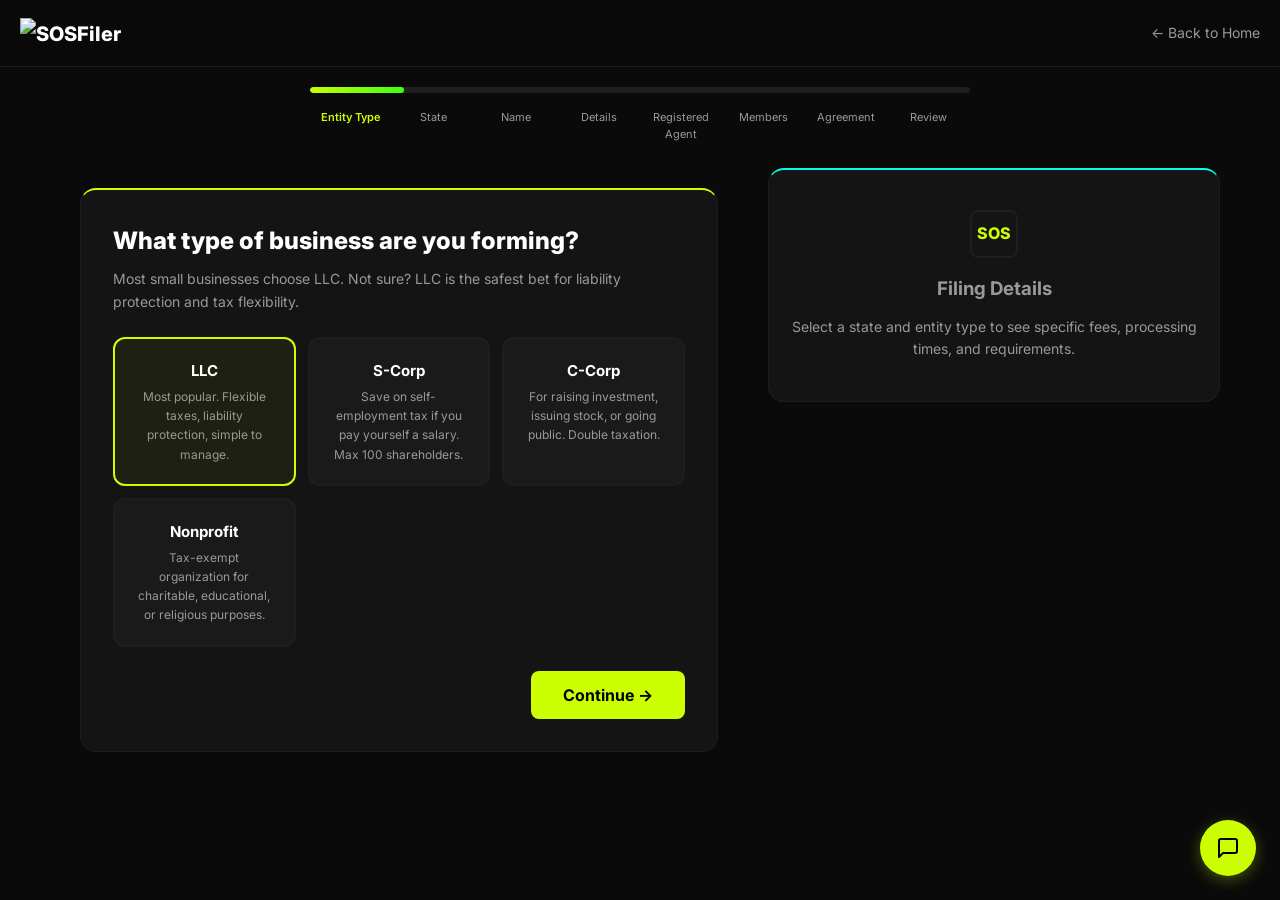
==== frontend/app.html @ fbcddc31 "Initial commit: SOSFiler platform - FastAPI backend (formation, DBA, EIN, compliance, licensing) - F" ====
<!DOCTYPE html>
<html lang="en">
<head>
<meta charset="UTF-8">
<link rel="icon" type="image/png" href="/favicon.png">
<meta name="viewport" content="width=device-width, initial-scale=1.0">
<title>Start Your Business — SOSFiler</title>
<meta name="description" content="Start your LLC in minutes. Complete the wizard and we handle the rest.">
<link rel="manifest" href="/manifest.json">
<meta name="theme-color" content="#0A0A0A">

<link rel="preconnect" href="https://fonts.googleapis.com">
<link rel="preconnect" href="https://fonts.gstatic.com" crossorigin>
<link href="https://fonts.googleapis.com/css2?family=Inter:wght@400;500;600;700;800;900&display=swap" rel="stylesheet">
<style>
:root {
  --bg: #0A0A0A;
  --surface: #141414;
  --card: #141414;
  --border: #1E1E1E;
  --text: #FFFFFF;
  --text-secondary: #999999;
  --muted: #999999;
  --accent: #CCFF00;
  --accent2: #39FF14;
  --cyan: #00FFE5;
  --green: #39FF14;
  --red: #FF3366;
  --yellow: #FF6B00;
  --glow: rgba(204,255,0,0.4);
  --glow-sm: rgba(204,255,0,0.15);
  --gradient: linear-gradient(135deg, #CCFF00, #39FF14);
}
*, *::before, *::after { box-sizing: border-box; margin: 0; padding: 0; }
body {
  font-family: 'Inter', -apple-system, BlinkMacSystemFont, 'Segoe UI', Roboto, sans-serif;
  background: var(--bg);
  color: var(--text);
  line-height: 1.6;
  -webkit-font-smoothing: antialiased;
}
a { color: var(--cyan); text-decoration: none; transition: color 0.2s ease; }
a:hover { color: var(--accent); text-decoration: none; }

/* Scrollbar */
::-webkit-scrollbar { width: 6px; }
::-webkit-scrollbar-track { background: var(--bg); }
::-webkit-scrollbar-thumb { background: #333; border-radius: 3px; }
::-webkit-scrollbar-thumb:hover { background: var(--accent); }

/* Nav */
.topbar {
  background: rgba(10,10,10,0.92);
  backdrop-filter: blur(24px);
  -webkit-backdrop-filter: blur(24px);
  border-bottom: 1px solid var(--border);
  padding: 16px 20px;
  display: flex;
  justify-content: space-between;
  align-items: center;
  position: sticky;
  top: 0;
  z-index: 100;
}
.topbar .logo { font-size: 20px; font-weight: 800; color: #fff; }
.topbar .logo span { color: var(--accent); }

/* Progress */
.progress-wrap { padding: 20px; max-width: 700px; margin: 0 auto; }
.progress-bar { height: 6px; background: var(--border); border-radius: 3px; overflow: hidden; }
.progress-fill { height: 100%; background: var(--gradient); border-radius: 3px; transition: width 0.4s ease; box-shadow: 0 0 10px var(--glow-sm); }
.progress-steps { display: flex; justify-content: space-between; margin-top: 12px; }
.progress-step { font-size: 11px; color: var(--muted); text-align: center; flex: 1; cursor: pointer; padding: 4px; transition: color 0.2s; }
.progress-step.active { color: var(--accent); font-weight: 600; }
.progress-step.done { color: var(--green); }

/* Container */
.wizard { max-width: 700px; margin: 0 auto; padding: 20px; }
.step-panel { display: none; animation: fadeIn 0.3s ease; }
.step-panel.active { display: block; }
@keyframes fadeIn { from { opacity: 0; transform: translateY(10px); } to { opacity: 1; transform: translateY(0); } }

/* Cards */
.card {
  background: var(--card);
  border: 1px solid var(--border);
  border-top: 2px solid var(--accent);
  border-radius: 16px;
  padding: 32px;
  margin-bottom: 20px;
  transition: box-shadow 0.2s ease;
}
.card:hover { box-shadow: 0 0 30px rgba(204,255,0,0.05); }
.card h2 { font-size: 24px; margin-bottom: 8px; font-weight: 800; }
.card .subtitle { color: var(--muted); font-size: 14px; margin-bottom: 24px; }

/* Forms */
label { display: block; font-size: 14px; font-weight: 600; margin-bottom: 6px; color: #ccc; }
input, select, textarea {
  width: 100%; padding: 14px 16px;
  background: #1A1A1A;
  color: var(--text);
  border: 1px solid var(--border);
  border-radius: 8px;
  font-size: 16px;
  font-family: 'Inter', sans-serif;
  margin-bottom: 16px;
  transition: border-color 0.2s ease, box-shadow 0.2s ease;
}
input:focus, select:focus, textarea:focus {
  outline: none;
  border-color: var(--accent);
  box-shadow: 0 0 0 2px rgba(204,255,0,0.15);
}
input[type="number"] { -moz-appearance: textfield; }
textarea { resize: vertical; min-height: 80px; }
.field-hint { font-size: 12px; color: var(--muted); margin-top: -12px; margin-bottom: 16px; }
.required::after { content: ' *'; color: var(--red); }
.error-msg { color: var(--red); font-size: 13px; margin-top: -12px; margin-bottom: 12px; display: none; }

/* Option cards (entity type, etc) */
.option-grid { display: grid; grid-template-columns: repeat(auto-fit, minmax(140px, 1fr)); gap: 12px; margin-bottom: 20px; }
.option-card {
  background: #1A1A1A;
  border: 2px solid var(--border);
  border-radius: 12px;
  padding: 20px;
  text-align: center;
  cursor: pointer;
  transition: all 0.2s;
}
.option-card:hover { border-color: var(--accent); box-shadow: 0 0 15px rgba(204,255,0,0.08); }
.option-card.selected { border-color: var(--accent); background: rgba(204,255,0,0.05); }
.option-card .icon { font-size: 28px; margin-bottom: 8px; }
.option-card .name { font-weight: 700; font-size: 15px; }
.option-card .desc { font-size: 12px; color: var(--muted); margin-top: 4px; }

/* State recommendation */
.recommendation { background: rgba(204,255,0,0.05); border: 1px solid rgba(204,255,0,0.2); border-radius: 8px; padding: 16px; margin: 16px 0; font-size: 14px; }
.recommendation .title { color: var(--accent); font-weight: 600; margin-bottom: 4px; }
.warning-box { background: rgba(255,107,0,0.08); border: 1px solid rgba(255,107,0,0.2); border-radius: 8px; padding: 16px; margin: 16px 0; font-size: 14px; }
.warning-box .title { color: var(--yellow); font-weight: 600; margin-bottom: 4px; }

/* Name check */
.name-check-result { padding: 12px 16px; border-radius: 8px; margin: 8px 0 16px; font-size: 14px; }
.name-check-result.pass { background: rgba(57,255,20,0.1); border: 1px solid rgba(57,255,20,0.3); color: var(--green); }
.name-check-result.warning { background: rgba(255,107,0,0.1); border: 1px solid rgba(255,107,0,0.3); color: var(--yellow); }

/* Members */
.member-block {
  background: #1A1A1A;
  border: 1px solid var(--border);
  border-radius: 12px;
  padding: 20px;
  margin-bottom: 16px;
  position: relative;
}
.member-block h4 { font-size: 16px; margin-bottom: 16px; }
.member-block .remove-btn { position: absolute; top: 12px; right: 12px; background: none; border: none; color: var(--red); cursor: pointer; font-size: 20px; }
.add-member-btn {
  background: none;
  border: 2px dashed var(--border);
  border-radius: 12px;
  padding: 16px;
  width: 100%;
  color: var(--muted);
  cursor: pointer;
  font-size: 14px;
  font-family: 'Inter', sans-serif;
  transition: border-color 0.2s, color 0.2s;
  margin-bottom: 16px;
}
.add-member-btn:hover { border-color: var(--accent); color: var(--accent); }

/* Review */
.review-section { margin-bottom: 24px; }
.review-section h3 { font-size: 16px; color: var(--accent); margin-bottom: 12px; border-bottom: 1px solid var(--border); padding-bottom: 8px; }
.review-row { display: flex; justify-content: space-between; padding: 8px 0; font-size: 14px; }
.review-row .label { color: var(--muted); }
.review-row .value { color: #fff; font-weight: 500; text-align: right; max-width: 60%; }

/* Buttons */
.btn-row { display: flex; gap: 12px; justify-content: space-between; margin-top: 24px; }
.btn {
  padding: 14px 32px;
  border-radius: 8px;
  font-size: 16px;
  font-weight: 700;
  cursor: pointer;
  border: none;
  transition: all 0.2s ease;
  font-family: 'Inter', sans-serif;
}
.btn-primary {
  background: var(--accent);
  color: #000;
}
.btn-primary:hover {
  box-shadow: 0 0 20px var(--glow), 0 8px 30px rgba(204,255,0,0.2);
  transform: translateY(-1px);
}
.btn-secondary {
  background: var(--card);
  border: 1px solid var(--border);
  color: var(--text);
}
.btn-secondary:hover { border-color: var(--accent); color: var(--accent); }
.btn:disabled { opacity: 0.5; cursor: not-allowed; }

/* Two col grid */
.two-col { display: grid; grid-template-columns: 1fr 1fr; gap: 12px; }
@media (max-width: 600px) { .two-col { grid-template-columns: 1fr; } }

/* Sidebar Layout */
.wizard-container {
  display: flex;
  max-width: 1200px;
  margin: 0 auto;
  gap: 30px;
  padding: 0 20px 40px;
  align-items: flex-start;
}
.wizard-main {
  flex: 3;
  min-width: 0;
}
.wizard-sidebar {
  flex: 2;
  position: sticky;
  top: 100px;
  display: block;
}

@media (max-width: 900px) {
  .wizard-container { flex-direction: column; }
  .wizard-main, .wizard-sidebar { flex: 1; width: 100%; }
  .wizard-sidebar { position: static; order: -1; margin-bottom: 16px; }
  .info-sidebar { border-top: 2px solid var(--accent); }
  .sidebar-toggle { display: flex; justify-content: space-between; align-items: center; cursor: pointer; padding: 12px 0; }
  .sidebar-toggle::after { content: ''; border: solid var(--muted); border-width: 0 2px 2px 0; display: inline-block; padding: 4px; transform: rotate(45deg); transition: transform 0.2s; }
  .sidebar-toggle.collapsed::after { transform: rotate(-135deg); }
  .sidebar-body.collapsed { display: none; }
}

/* Sidebar Styling */
.info-sidebar {
  background: var(--card);
  border: 1px solid var(--border);
  border-top: 2px solid var(--cyan);
  border-radius: 16px;
  padding: 24px;
}
.sidebar-placeholder {
  text-align: center;
  color: var(--muted);
  padding: 40px 20px;
}
.sidebar-header { margin-bottom: 20px; border-bottom: 1px solid var(--border); padding-bottom: 12px; }
.sidebar-header h3 { font-size: 18px; color: #fff; }
.sidebar-section { margin-bottom: 20px; }
.sidebar-section h4 { font-size: 13px; text-transform: uppercase; letter-spacing: 0.05em; color: var(--muted); margin-bottom: 10px; }
.fee-row { display: flex; justify-content: space-between; font-size: 14px; margin-bottom: 4px; }
.fee-total { border-top: 1px solid var(--border); margin-top: 8px; padding-top: 8px; font-weight: 700; color: var(--accent); }
.checklist-item { display: flex; align-items: center; gap: 10px; font-size: 14px; margin-bottom: 8px; color: var(--text-secondary); }
.checklist-item.done { color: var(--text); }
.chk-box { width: 16px; height: 16px; border: 2px solid var(--border); border-radius: 3px; flex-shrink: 0; display: inline-block; }
.chk-done { width: 16px; height: 16px; background: var(--accent); border: 2px solid var(--accent); border-radius: 3px; flex-shrink: 0; display: inline-block; position: relative; }
.chk-done::after { content: ''; position: absolute; left: 4px; top: 1px; width: 5px; height: 9px; border: solid #000; border-width: 0 2px 2px 0; transform: rotate(45deg); }
.list-check { display: inline-block; width: 6px; height: 6px; background: var(--accent); border-radius: 50%; margin-right: 4px; vertical-align: middle; }
.sidebar-warning { background: var(--surface); border: 1px solid var(--border); border-left: 3px solid var(--accent); border-radius: 8px; padding: 12px; color: var(--text-secondary); font-size: 13px; margin-top: 10px; line-height: 1.5; }
.skeleton { background: #1A1A1A; height: 16px; margin-bottom: 8px; border-radius: 4px; animation: pulse 1.5s infinite; }
@keyframes pulse { 0% { opacity: 0.5; } 50% { opacity: 0.8; } 100% { opacity: 0.5; } }

/* Chat Widget */
.chat-widget {
  position: fixed;
  bottom: 24px;
  right: 24px;
  z-index: 1000;
  font-family: 'Inter', sans-serif;
}
.chat-btn {
  width: 56px;
  height: 56px;
  border-radius: 28px;
  background: var(--accent);
  color: #000;
  display: flex;
  align-items: center;
  justify-content: center;
  cursor: pointer;
  box-shadow: 0 4px 15px rgba(204,255,0,0.3);
  transition: transform 0.2s;
  border: none;
  position: relative;
}
.chat-btn:hover { transform: scale(1.05); }
.chat-notification {
  position: absolute;
  top: 0;
  right: 0;
  width: 12px;
  height: 12px;
  background: var(--red);
  border-radius: 50%;
  border: 2px solid var(--bg);
  display: none;
}
.chat-panel {
  position: fixed;
  bottom: 90px;
  right: 24px;
  width: 380px;
  height: 500px;
  background: var(--surface);
  border: 1px solid var(--border);
  border-radius: 16px;
  display: none;
  flex-direction: column;
  box-shadow: 0 10px 40px rgba(0,0,0,0.5);
  overflow: hidden;
  animation: slideUp 0.3s ease-out;
}
@keyframes slideUp { from { transform: translateY(20px); opacity: 0; } to { transform: translateY(0); opacity: 1; } }
.chat-header {
  padding: 16px;
  background: var(--card);
  border-bottom: 1px solid var(--border);
  display: flex;
  justify-content: space-between;
  align-items: center;
}
.chat-header-info { display: flex; align-items: center; gap: 10px; }
.chat-header-info img { width: 24px; height: 24px; }
.chat-messages {
  flex: 1;
  padding: 16px;
  overflow-y: auto;
  display: flex;
  flex-direction: column;
  gap: 12px;
}
.msg { max-width: 80%; padding: 10px 14px; border-radius: 12px; font-size: 14px; line-height: 1.4; }
.msg-bot { background: var(--card); align-self: flex-start; border-bottom-left-radius: 2px; }
.msg-user { background: var(--accent); color: #000; align-self: flex-end; border-bottom-right-radius: 2px; }
.typing { color: var(--muted); font-size: 12px; margin-left: 4px; display: none; }
.chat-input-area {
  padding: 16px;
  border-top: 1px solid var(--border);
  display: flex;
  gap: 8px;
}
.chat-input-area input { margin-bottom: 0; }
.chat-footer { padding: 8px; text-align: center; font-size: 10px; color: var(--muted); border-top: 1px solid var(--border); }

@media (max-width: 450px) {
  .chat-panel { width: 100%; height: 100%; bottom: 0; right: 0; border-radius: 0; }
}

/* Loading */
.loading { text-align: center; padding: 40px; }
.spinner { width: 40px; height: 40px; border: 3px solid var(--border); border-top-color: var(--accent); border-radius: 50%; animation: spin 0.8s linear infinite; margin: 0 auto 16px; }
@keyframes spin { to { transform: rotate(360deg); } }
</style>
</head>
<body>

<div class="topbar">
  <a href="/" class="logo"><img src="/logo.png" alt="SOSFiler" style="height:36px;vertical-align:middle;"></a>
  <a href="/" style="color: var(--muted); font-size: 14px;">← Back to Home</a>
</div>

<!-- Progress Bar -->
<div class="progress-wrap">
  <div class="progress-bar"><div class="progress-fill" id="progressFill" style="width: 14.28%"></div></div>
  <div class="progress-steps">
    <div class="progress-step active" data-step="1">Entity Type</div>
    <div class="progress-step" data-step="2">State</div>
    <div class="progress-step" data-step="3">Name</div>
    <div class="progress-step" data-step="4">Details</div>
    <div class="progress-step" data-step="5">Registered Agent</div>
    <div class="progress-step" data-step="6">Members</div>
    <div class="progress-step" data-step="7">Agreement</div>
    <div class="progress-step" data-step="8">Review</div>
  </div>
</div>

<div class="wizard-container">
  <div class="wizard-main">
    <div class="wizard">

  <!-- Step 1: Entity Type -->
  <div class="step-panel active" id="step1">
    <div class="card">
      <h2>What type of business are you forming?</h2>
      <p class="subtitle">Most small businesses choose LLC. Not sure? LLC is the safest bet for liability protection and tax flexibility.</p>
      <div class="option-grid">
        <div class="option-card selected" data-type="LLC" onclick="selectEntityType(this)">
          
          <div class="name">LLC</div>
          <div class="desc">Most popular. Flexible taxes, liability protection, simple to manage.</div>
        </div>
        <div class="option-card" data-type="S-Corp" onclick="selectEntityType(this)">
          
          <div class="name">S-Corp</div>
          <div class="desc">Save on self-employment tax if you pay yourself a salary. Max 100 shareholders.</div>
        </div>
        <div class="option-card" data-type="C-Corp" onclick="selectEntityType(this)">
          
          <div class="name">C-Corp</div>
          <div class="desc">For raising investment, issuing stock, or going public. Double taxation.</div>
        </div>
        <div class="option-card" data-type="Nonprofit" onclick="selectEntityType(this)">
          
          <div class="name">Nonprofit</div>
          <div class="desc">Tax-exempt organization for charitable, educational, or religious purposes.</div>
        </div>
      </div>
      <div class="btn-row">
        <div></div>
        <button class="btn btn-primary" onclick="nextStep()">Continue →</button>
      </div>
    </div>
  </div>

  <!-- Step 2: State Selection -->
  <div class="step-panel" id="step2">
    <div class="card">
      <h2>Where will you form your business?</h2>
      <p class="subtitle">We recommend forming in the state where you live and do business.</p>
      
      <label class="required">Your home state (where you live)</label>
      <select id="homeState" onchange="updateStateRecommendation()">
        <option value="">Select your state...</option>
      </select>
      
      <label class="required">State of formation</label>
      <select id="formationState" onchange="updateStateRecommendation()">
        <option value="">Select state...</option>
      </select>
      
      <div id="stateRecommendation"></div>
      
      <div id="stateFeeInfo" style="margin-top: 16px;"></div>
      
      <div class="btn-row">
        <button class="btn btn-secondary" onclick="prevStep()">← Back</button>
        <button class="btn btn-primary" onclick="nextStep()">Continue →</button>
      </div>
    </div>
  </div>

  <!-- Step 3: Business Name -->
  <div class="step-panel" id="step3">
    <div class="card">
      <h2>What's your business name?</h2>
      <p class="subtitle">Choose a unique name for your business. We'll check availability with the Secretary of State.</p>
      
      <label class="required">Business Name</label>
      <input type="text" id="businessName" placeholder='e.g., Acme Solutions LLC' oninput="clearNameCheck()">
      <p class="field-hint">Must include "LLC", "L.L.C.", or "Limited Liability Company" for LLCs.</p>
      
      <button class="btn btn-secondary" onclick="checkName()" style="margin-bottom: 16px;">Check Name Availability →</button>
      <div id="nameCheckResult"></div>
      
      <div class="btn-row">
        <button class="btn btn-secondary" onclick="prevStep()">← Back</button>
        <button class="btn btn-primary" onclick="nextStep()">Continue →</button>
      </div>
    </div>
  </div>

  <!-- Step 4: Business Details -->
  <div class="step-panel" id="step4">
    <div class="card">
      <h2>Business Details</h2>
      <p class="subtitle">Tell us about your business. This information is used in your formation documents.</p>
      
      <label>Business Purpose</label>
      <textarea id="purpose" placeholder="Describe what your business does (or leave default)">Any lawful purpose</textarea>
      <p class="field-hint">Most LLCs use "any lawful purpose" — it's broadest and doesn't limit you.</p>
      
      <label class="required">Principal Business Address</label>
      <input type="text" id="principalAddress" placeholder="Street address">
      <div class="two-col">
        <div><input type="text" id="principalCity" placeholder="City"></div>
        <div>
          <div class="two-col">
            <select id="principalState"></select>
            <input type="text" id="principalZip" placeholder="ZIP" maxlength="10">
          </div>
        </div>
      </div>
      
      <label>Management Structure</label>
      <div class="option-grid" style="grid-template-columns: 1fr 1fr;">
        <div class="option-card selected" data-mgmt="member-managed" onclick="selectMgmt(this)">
          <div class="name">Member-Managed</div>
          <div class="desc">All owners run the business. Best for small LLCs.</div>
        </div>
        <div class="option-card" data-mgmt="manager-managed" onclick="selectMgmt(this)">
          <div class="name">Manager-Managed</div>
          <div class="desc">One or more designated managers run operations. Good for investor LLCs.</div>
        </div>
      </div>
      
      <div class="btn-row">
        <button class="btn btn-secondary" onclick="prevStep()">← Back</button>
        <button class="btn btn-primary" onclick="nextStep()">Continue →</button>
      </div>
    </div>
  </div>

  <!-- Step 5: Registered Agent -->
  <div class="step-panel" id="step5">
    <div class="card">
      <h2>Registered Agent</h2>
      <p class="subtitle">Every LLC needs a registered agent — a person or company with a physical address in the formation state who can receive legal documents on behalf of your business.</p>
      
      <div class="option-grid" style="grid-template-columns: 1fr 1fr;">
        <div class="option-card selected" data-ra="self" onclick="selectRA(this)">
          <div class="name">I'll Be My Own Agent</div>
          <div class="desc">Use your own name and address. Must be a physical street address in <strong id="raStateName">the formation state</strong> (no PO boxes). You must be available during business hours.</div>
          <div style="margin-top: 12px; font-size: 20px; font-weight: 700; color: var(--green);">$0</div>
        </div>
        <div class="option-card" data-ra="sosfiler" onclick="selectRA(this)">
          <div class="name">SOSFiler Registered Agent</div>
          <div class="desc">We provide a professional registered agent in your state. Your home address stays off public records. Instant document forwarding.</div>
          <div style="margin-top: 12px; font-size: 20px; font-weight: 700; color: var(--accent);">$49<span style="font-size: 13px; font-weight: 400; color: var(--muted);">/year</span></div>
        </div>
      </div>
      
      <div id="raSelfFields" style="margin-top: 20px;">
        <p class="field-hint" style="margin-bottom: 12px;">Enter the registered agent's information. This will be on the public record.</p>
        <label class="required">Registered Agent Name</label>
        <input type="text" id="raName" placeholder="Full legal name of registered agent">
        <label class="required">Registered Agent Address</label>
        <input type="text" id="raAddress" placeholder="Street address (no PO boxes)">
        <div class="two-col">
          <div><input type="text" id="raCity" placeholder="City"></div>
          <div>
            <div class="two-col">
              <input type="text" id="raState" placeholder="State" maxlength="2">
              <input type="text" id="raZip" placeholder="ZIP" maxlength="10">
            </div>
          </div>
        </div>
      </div>
      
      <div id="raSosFields" style="display: none; margin-top: 20px;">
        <div class="recommendation">
          <strong>SOSFiler Registered Agent Service</strong><br>
          We'll provide a professional registered agent at a commercial address in your formation state. All legal documents are scanned and forwarded to you instantly. Your personal address stays private.<br><br>
          <span style="font-size: 13px; color: var(--muted);">Billed annually. First year included with your formation order. Cancel anytime.</span>
        </div>
      </div>
      
      <div class="btn-row">
        <button class="btn btn-secondary" onclick="prevStep()">← Back</button>
        <button class="btn btn-primary" onclick="nextStep()">Continue →</button>
      </div>
    </div>
  </div>

  <!-- Step 6: Members -->
  <div class="step-panel" id="step6">
    <div class="card">
      <h2>Members / Owners</h2>
      <p class="subtitle">Enter information for each member (owner) of the LLC. The responsible party's SSN is needed for the EIN application.</p>
      
      <div id="membersContainer">
        <div class="member-block" data-index="0">
          <h4>Member 1 (You)</h4>
          <div class="two-col">
            <div><label class="required">Full Legal Name</label><input type="text" class="m-name" placeholder="First and Last Name"></div>
            <div><label class="required">Ownership %</label><input type="number" class="m-pct" value="100" min="0" max="100"></div>
          </div>
          <label class="required">Address</label>
          <input type="text" class="m-address" placeholder="Street address">
          <div class="two-col">
            <div><input type="text" class="m-city" placeholder="City"></div>
            <div>
              <div class="two-col">
                <input type="text" class="m-state" placeholder="State" maxlength="2">
                <input type="text" class="m-zip" placeholder="ZIP" maxlength="10">
              </div>
            </div>
          </div>
          <div class="two-col">
            <div>
              <label>SSN (for EIN — Responsible Party)</label>
              <input type="password" class="m-ssn" placeholder="XXX-XX-XXXX" maxlength="11">
              <p class="field-hint">Required for EIN application. Encrypted & never stored in plain text.</p>
            </div>
            <div>
              <label style="margin-top:26px;">&nbsp;</label>
              <label style="font-weight:400;"><input type="checkbox" class="m-responsible" checked> Responsible Party for EIN</label>
            </div>
          </div>
        </div>
      </div>
      
      <button class="add-member-btn" onclick="addMember()">+ Add Another Member</button>
      
      <div id="pctWarning" class="warning-box" style="display:none;">
        <div class="title">Ownership percentages must total 100%</div>
        <div>Current total: <span id="pctTotal">0</span>%</div>
      </div>
      
      <div class="btn-row">
        <button class="btn btn-secondary" onclick="prevStep()">← Back</button>
        <button class="btn btn-primary" onclick="nextStep()">Continue →</button>
      </div>
    </div>
  </div>

  <!-- Step 7: Operating Agreement -->
  <div class="step-panel" id="step7">
    <div class="card">
      <h2>Operating Agreement Preferences</h2>
      <p class="subtitle">We'll generate a custom operating agreement based on your preferences. These are common defaults — adjust if needed.</p>
      
      <label>Profit Distribution</label>
      <select id="profitDist">
        <option value="pro-rata">Pro-rata (based on ownership %)</option>
        <option value="equal">Equal distribution regardless of ownership</option>
        <option value="custom">Custom (specify in additional notes)</option>
      </select>
      
      <label>Voting Rights</label>
      <select id="votingRights">
        <option value="pro-rata">Pro-rata (based on ownership %)</option>
        <option value="equal">Equal vote per member</option>
        <option value="custom">Custom</option>
      </select>
      
      <label>Dissolution Terms</label>
      <select id="dissolutionTerms">
        <option value="unanimous">Unanimous consent required</option>
        <option value="majority">Majority vote (>50%)</option>
        <option value="supermajority">Supermajority (2/3 or 66.7%)</option>
      </select>
      
      <label>Major Decision Threshold ($)</label>
      <input type="number" id="majorThreshold" value="10000" min="0">
      <p class="field-hint">Contracts or debts above this amount require member approval.</p>
      
      <div style="margin: 16px 0;">
        <label style="font-weight:400; cursor: pointer;"><input type="checkbox" id="transferRestrictions" style="min-width:20px;min-height:20px;width:20px;height:20px;accent-color:var(--accent);cursor:pointer;vertical-align:middle;margin-right:8px;" checked> Require member approval for ownership transfers</label>
      </div>
      <div style="margin: 16px 0;">
        <label style="font-weight:400; cursor: pointer;"><input type="checkbox" id="taxDistributions" style="min-width:20px;min-height:20px;width:20px;height:20px;accent-color:var(--accent);cursor:pointer;vertical-align:middle;margin-right:8px;" checked> Require quarterly tax distributions to members</label>
      </div>
      <div style="margin: 16px 0;">
        <label style="font-weight:400; cursor: pointer;"><input type="checkbox" id="nonCompete" style="min-width:20px;min-height:20px;width:20px;height:20px;accent-color:var(--accent);cursor:pointer;vertical-align:middle;margin-right:8px;"> Include non-compete clause for members</label>
      </div>
      
      <div class="btn-row">
        <button class="btn btn-secondary" onclick="prevStep()">← Back</button>
        <button class="btn btn-primary" onclick="buildReview(); nextStep();">Review & Pay →</button>
      </div>
    </div>
  </div>

  <!-- Step 8: Review & Pay -->
  <div class="step-panel" id="step8">
    <div class="card">
      <h2>Review Your Information</h2>
      <p class="subtitle">Please review everything carefully. This information will be used in all your formation documents.</p>
      
      <div id="reviewContent"></div>
      
      <div style="background: rgba(204,255,0,0.05); border: 1px solid rgba(204,255,0,0.2); border-radius: 12px; padding: 24px; margin: 24px 0;">
        <h3 style="font-size: 18px; margin-bottom: 16px;">Payment Summary</h3>
        <div class="review-row"><span class="label">SOSFiler service fee</span><span class="value">$49.00</span></div>
        <div class="review-row"><span class="label">State of <span id="reviewState"></span> filing fee <span style="font-size:12px;color:var(--muted);">(government charge)</span></span><span class="value" id="reviewStateFee">$0</span></div>
        <div style="font-size: 12px; color: var(--muted); padding: 4px 0 8px;">State filing fee is a government charge passed through at cost.</div>
        <div class="review-row" id="raFeeRow" style="display:none;"><span class="label">Registered Agent service <span style="font-size:12px;color:var(--muted);">(1st year)</span></span><span class="value" id="reviewRAFee">$49.00</span></div>
        <div class="review-row" style="border-top: 1px solid var(--border); padding-top: 12px; margin-top: 8px; font-size: 18px; font-weight: 700;">
          <span class="label" style="color: #fff;">Total</span><span class="value" style="color: var(--accent);" id="reviewTotal">$49</span>
        </div>
      </div>
      
      <div style="margin: 20px 0; background: #1A1A1A; border: 1px solid var(--border); border-radius: 8px; padding: 16px;">
        <div style="margin-bottom: 12px;">
          <label style="font-weight:400; cursor: pointer; display: flex; align-items: flex-start; gap: 12px; line-height: 1.5;">
            <input type="checkbox" id="authorizeOrganizer" style="margin-top: 2px; min-width: 20px; min-height: 20px; width: 20px; height: 20px; flex-shrink: 0; accent-color: var(--accent); cursor: pointer;">
            <span style="font-size: 14px;">I authorize SOSFiler to act as Organizer and file formation documents on my behalf with the <strong id="authStateName">State</strong> Secretary of State. I understand this is a document preparation service and not legal advice. I have read and agree to the <a href="/terms.html" target="_blank">Terms of Service</a> and <a href="/privacy.html" target="_blank">Privacy Policy</a>.</span>
          </label>
        </div>
        <div>
          <label style="font-weight:400; cursor: pointer; display: flex; align-items: flex-start; gap: 12px; line-height: 1.5;">
            <input type="checkbox" id="agreeTerms" style="margin-top: 2px; min-width: 20px; min-height: 20px; width: 20px; height: 20px; flex-shrink: 0; accent-color: var(--accent); cursor: pointer;">
            <span style="font-size: 14px;">I confirm all information above is accurate and complete. I understand that SOSFiler is not a law firm and is not providing legal advice.</span>
          </label>
        </div>
      </div>
      
      <div class="btn-row">
        <button class="btn btn-secondary" onclick="prevStep()">← Back</button>
        <button class="btn btn-primary" id="payBtn" onclick="submitAndPay()" disabled>Start My Business →</button>
      </div>
    </div>
  </div>

  <!-- Loading / Redirect -->
  <div class="step-panel" id="stepLoading">
    <div class="card">
      <div class="loading">
        <div class="spinner"></div>
        <h2>Processing...</h2>
        <p style="color: var(--muted);">Creating your order and redirecting to secure payment...</p>
      </div>
    </div>
  </div>

  </div> <!-- end wizard -->
  </div> <!-- end wizard-main -->

  <div class="wizard-sidebar">
    <div id="stateInfoSidebar" class="info-sidebar" style="display: none;">
      <div class="sidebar-header">
        <h3 id="sidebarTitle">Select a state</h3>
      </div>
      
      <div class="sidebar-section">
        <h4>Fee Breakdown</h4>
        <div id="sidebarFees">
          <div class="fee-row"><span>SOSFiler Fee</span><span>$49</span></div>
          <div class="fee-row"><span>State Filing Fee</span><span id="sidebarStateFee">--</span></div>
          <div class="fee-row" id="sidebarLicenseRow" style="display:none;"><span>State Business License</span><span id="sidebarLicenseFee">--</span></div>
          <div class="fee-row fee-total"><span>Total</span><span id="sidebarTotal">--</span></div>
        </div>
      </div>

      <div class="sidebar-section">
        <h4>Processing Time</h4>
        <div id="sidebarTime" class="text-sm" style="font-size: 14px; color: var(--text-secondary);">--</div>
      </div>

      <div class="sidebar-section">
        <h4>Requirements</h4>
        <div id="sidebarChecklist">
          <div class="checklist-item" id="chk-state"><span class="status chk-box"></span> State selected</div>
          <div class="checklist-item" id="chk-name"><span class="status chk-box"></span> Business name</div>
          <div class="checklist-item" id="chk-address"><span class="status chk-box"></span> Business address</div>
          <div class="checklist-item" id="chk-ra"><span class="status chk-box"></span> Registered agent</div>
          <div class="checklist-item" id="chk-members"><span class="status chk-box"></span> Member details</div>
        </div>
      </div>

      <div id="sidebarWarning" class="sidebar-warning" style="display: none;"></div>

      <div class="sidebar-section">
        <h4>Compliance</h4>
        <div id="sidebarCompliance" style="font-size: 14px; color: var(--text-secondary);">--</div>
      </div>

      <div class="sidebar-section">
        <h4>What's Included</h4>
        <ul id="sidebarIncludes" style="font-size: 14px; color: var(--text-secondary); list-style: none;">
          <li><span class="list-check"></span> Articles of Organization</li>
          <li><span class="list-check"></span> Operating Agreement</li>
          <li><span class="list-check"></span> EIN Confirmation (CP575)</li>
          <li><span class="list-check"></span> Initial Resolutions</li>
        </ul>
      </div>
    </div>
    
    <div id="sidebarPlaceholder" class="info-sidebar sidebar-placeholder">
      <div style="font-size: 16px; font-weight: 800; color: var(--accent); margin-bottom: 16px; border: 2px solid var(--border); border-radius: 8px; width: 48px; height: 48px; display: flex; align-items: center; justify-content: center; margin: 0 auto 16px;">SOS</div>
      <h3>Filing Details</h3>
      <p style="margin-top: 12px; font-size: 14px;">Select a state and entity type to see specific fees, processing times, and requirements.</p>
    </div>
  </div>
</div>

<!-- Chat Widget -->
<div class="chat-widget">
  <button class="chat-btn" id="chatToggle" onclick="toggleChat()">
    <svg width="24" height="24" viewBox="0 0 24 24" fill="none" stroke="currentColor" stroke-width="2" stroke-linecap="round" stroke-linejoin="round"><path d="M21 15a2 2 0 0 1-2 2H7l-4 4V5a2 2 0 0 1 2-2h14a2 2 0 0 1 2 2z"></path></svg>
    <div class="chat-notification" id="chatNotify"></div>
  </button>
  
  <div class="chat-panel" id="chatPanel">
    <div class="chat-header">
      <div class="chat-header-info">
        <img src="/logo.png" alt="SOSFiler">
        <div style="font-weight: 700; font-size: 15px;">Filing Expert</div>
      </div>
      <button onclick="toggleChat()" style="background:none; border:none; color:var(--muted); cursor:pointer; font-size:20px;">✕</button>
    </div>
    <div class="chat-messages" id="chatMessages">
      <!-- Welcome Message -->
      <div class="msg msg-bot">Hi! I'm SOSFiler's Filing Expert. Ask me anything about forming your business — entity types, state comparisons, filing requirements, or compliance. How can I help?</div>
    </div>
    <div class="typing" id="chatTyping">SOSFiler is typing...</div>
    <form class="chat-input-area" onsubmit="sendChatMessage(event)">
      <input type="text" id="chatInput" placeholder="Ask a question..." autocomplete="off">
      <button type="submit" class="btn btn-primary" style="padding: 10px 16px;">
        <svg width="18" height="18" viewBox="0 0 24 24" fill="none" stroke="currentColor" stroke-width="2" stroke-linecap="round" stroke-linejoin="round"><line x1="22" y1="2" x2="11" y2="13"></line><polygon points="22 2 15 22 11 13 2 9 22 2"></polygon></svg>
      </button>
    </form>
    <div class="chat-footer">Powered by SOSFiler AI</div>
  </div>
</div>

<script>
// State
let currentStep = 1;
const totalSteps = 8;
let formData = {
  entity_type: 'LLC',
  state: '',
  business_name: '',
  management_type: 'member-managed'
};

// State names
const stateNames = {"AL":"Alabama","AK":"Alaska","AZ":"Arizona","AR":"Arkansas","CA":"California","CO":"Colorado","CT":"Connecticut","DE":"Delaware","DC":"District of Columbia","FL":"Florida","GA":"Georgia","HI":"Hawaii","ID":"Idaho","IL":"Illinois","IN":"Indiana","IA":"Iowa","KS":"Kansas","KY":"Kentucky","LA":"Louisiana","ME":"Maine","MD":"Maryland","MA":"Massachusetts","MI":"Michigan","MN":"Minnesota","MS":"Mississippi","MO":"Missouri","MT":"Montana","NE":"Nebraska","NV":"Nevada","NH":"New Hampshire","NJ":"New Jersey","NM":"New Mexico","NY":"New York","NC":"North Carolina","ND":"North Dakota","OH":"Ohio","OK":"Oklahoma","OR":"Oregon","PA":"Pennsylvania","RI":"Rhode Island","SC":"South Carolina","SD":"South Dakota","TN":"Tennessee","TX":"Texas","UT":"Utah","VT":"Vermont","VA":"Virginia","WA":"Washington","WV":"West Virginia","WI":"Wisconsin","WY":"Wyoming"};
const stateFees = {"AL":200,"AK":250,"AZ":50,"AR":45,"CA":70,"CO":50,"CT":120,"DE":90,"DC":99,"FL":125,"GA":100,"HI":50,"ID":100,"IL":150,"IN":95,"IA":50,"KS":160,"KY":40,"LA":100,"ME":175,"MD":100,"MA":500,"MI":50,"MN":155,"MS":50,"MO":50,"MT":70,"NE":105,"NV":425,"NH":100,"NJ":125,"NM":50,"NY":200,"NC":125,"ND":135,"OH":99,"OK":100,"OR":100,"PA":125,"RI":150,"SC":110,"SD":150,"TN":300,"TX":300,"UT":54,"VT":125,"VA":100,"WA":200,"WV":100,"WI":130,"WY":100};

// Init dropdowns
function initDropdowns() {
  const selects = ['homeState', 'formationState', 'principalState'];
  const sorted = Object.entries(stateNames).sort((a,b) => a[1].localeCompare(b[1]));
  selects.forEach(id => {
    const el = document.getElementById(id);
    if (!el) return;
    if (el.tagName === 'SELECT') {
      sorted.forEach(([code, name]) => {
        const opt = document.createElement('option');
        opt.value = code;
        opt.textContent = id === 'principalState' ? code : `${name} (${code})`;
        el.appendChild(opt);
      });
    }
  });
}

// Navigation
function goToStep(step) {
  if (step < 1 || step > totalSteps) return;
  document.querySelectorAll('.step-panel').forEach(p => p.classList.remove('active'));
  document.getElementById(`step${step}`).classList.add('active');
  
  document.querySelectorAll('.progress-step').forEach((el, i) => {
    el.classList.remove('active', 'done');
    if (i + 1 < step) el.classList.add('done');
    if (i + 1 === step) el.classList.add('active');
  });
  
  document.getElementById('progressFill').style.width = `${(step / totalSteps) * 100}%`;
  currentStep = step;
  saveProgress();
  window.scrollTo(0, 0);
  
  // Update RA step state name when entering step 5
  if (step === 5 && formData.state) {
    const raStateName = document.getElementById('raStateName');
    if (raStateName) raStateName.textContent = stateNames[formData.state] || formData.state;
    // Pre-fill RA state with formation state
    const raStateInput = document.getElementById('raState');
    if (raStateInput && !raStateInput.value) raStateInput.value = formData.state;
  }
  updateSidebarRequirements();
}

function nextStep() {
  if (!validateStep(currentStep)) return;
  collectStepData(currentStep);
  updateSidebarRequirements();
  
  // Auth gate: after Step 2 (State), require sign-in before Step 3
  if (currentStep === 2 && !isLoggedIn()) {
    // Save ALL progress before auth redirect might wipe state
    collectStepData(1);
    collectStepData(2);
    saveProgress();
    showAuthModal();
    return;
  }
  
  goToStep(currentStep + 1);
}

function isLoggedIn() {
  return !!localStorage.getItem('sosfiler_token');
}

function showAuthModal() {
  document.getElementById('authModal').style.display = 'flex';
}

function closeAuthModal() {
  document.getElementById('authModal').style.display = 'none';
}

function onAuthSuccess(token, user) {
  localStorage.setItem('sosfiler_token', token);
  localStorage.setItem('sosfiler_user', JSON.stringify(user));
  closeAuthModal();
  
  // Restore saved formData from localStorage FIRST — this is the critical fix.
  // On redirect flows (especially mobile), the page reloads and DOM fields are empty.
  // We must pull from localStorage, not from the DOM.
  try {
    const saved = JSON.parse(localStorage.getItem('sosfiler_progress'));
    if (saved && saved.data) {
      // Merge saved data into formData, preserving anything already set
      Object.keys(saved.data).forEach(key => {
        if (saved.data[key] !== undefined && saved.data[key] !== null && saved.data[key] !== '') {
          formData[key] = saved.data[key];
        }
      });
    }
  } catch (e) {}
  
  // Pre-fill wizard with OAuth data
  if (user.name) {
    const nameField = document.querySelector('.m-name');
    if (nameField && !nameField.value) nameField.value = user.name;
    if (!formData.members || formData.members.length === 0) {
      formData.members = [{ name: user.name, ownership_pct: 100 }];
    }
  }
  if (user.email) {
    formData.email = user.email;
  }
  
  // Clear auth pending flag and save
  delete formData._authPending;
  saveProgress();
  
  // Populate DOM fields from formData, then navigate
  restoreProgress();
  goToStep(3);
}

async function handleAuth(e) {
  e.preventDefault();
  const email = document.getElementById('authEmail').value;
  const password = document.getElementById('authPassword').value;
  const name = document.getElementById('authName') ? document.getElementById('authName').value : '';
  const isSignup = document.getElementById('authToggle')?.dataset.mode === 'signup';
  
  const endpoint = isSignup ? '/api/auth/signup' : '/api/auth/login';
  const body = isSignup ? {email, password, name} : {email, password};
  
  try {
    const res = await fetch(endpoint, {
      method: 'POST',
      headers: {'Content-Type': 'application/json'},
      body: JSON.stringify(body)
    });
    const data = await res.json();
    if (res.ok && data.token) {
      onAuthSuccess(data.token, data.user || {email, name});
    } else {
      alert(data.detail || 'Authentication failed. Please try again.');
    }
  } catch(err) {
    alert('Connection error. Please try again.');
  }
}

// Google Sign-In — simple popup OAuth (no SDK dependency)
const GOOGLE_CLIENT_ID = '137294630475-e1o2o3ddpud3jkt12d7hrvul1uuaj1jb.apps.googleusercontent.com';

function triggerGoogleAuth() {
  // Save form state before redirect/popup
  collectStepData(1);
  collectStepData(2);
  formData._authPending = true;
  saveProgress();
  
  const isMobile = /iPhone|iPad|iPod|Android/i.test(navigator.userAgent);
  const scope = encodeURIComponent('email profile');
  
  if (isMobile) {
    // Mobile: use full redirect (popups are unreliable on mobile browsers)
    const redirectUri = window.location.origin + '/app.html';
    const authUrl = `https://accounts.google.com/o/oauth2/v2/auth?client_id=${GOOGLE_CLIENT_ID}&redirect_uri=${encodeURIComponent(redirectUri)}&response_type=token&scope=${scope}&prompt=select_account`;
    window.location.href = authUrl;
  } else {
    // Desktop: popup flow
    const redirectUri = window.location.origin;
    const authUrl = `https://accounts.google.com/o/oauth2/v2/auth?client_id=${GOOGLE_CLIENT_ID}&redirect_uri=${encodeURIComponent(redirectUri)}&response_type=token&scope=${scope}&prompt=select_account`;
    
    const w = 500, h = 600;
    const left = (screen.width - w) / 2;
    const top = (screen.height - h) / 2;
    const popup = window.open(authUrl, 'google_auth', `width=${w},height=${h},left=${left},top=${top}`);
    
    // If popup was blocked, fall back to redirect
    if (!popup || popup.closed || typeof popup.closed === 'undefined') {
      const redirectUri2 = window.location.origin + '/app.html';
      const authUrl2 = `https://accounts.google.com/o/oauth2/v2/auth?client_id=${GOOGLE_CLIENT_ID}&redirect_uri=${encodeURIComponent(redirectUri2)}&response_type=token&scope=${scope}&prompt=select_account`;
      window.location.href = authUrl2;
      return;
    }
    
    // Watch for popup to close and check localStorage for the token
    const checkPopup = setInterval(() => {
      const savedToken = localStorage.getItem('sosfiler_google_token');
      if (savedToken) {
        localStorage.removeItem('sosfiler_google_token');
        clearInterval(checkPopup);
        if (popup && !popup.closed) popup.close();
        handleGoogleToken(savedToken);
        return;
      }
      if (!popup || popup.closed) {
        clearInterval(checkPopup);
      }
    }, 500);
  }
}

async function handleGoogleToken(accessToken) {
  try {
    // Get user info from Google
    const res = await fetch('https://www.googleapis.com/oauth2/v3/userinfo', {
      headers: { Authorization: `Bearer ${accessToken}` }
    });
    const profile = await res.json();
    
    // Send to our backend
    const authRes = await fetch('/api/auth/google', {
      method: 'POST',
      headers: { 'Content-Type': 'application/json' },
      body: JSON.stringify({ 
        token: accessToken, 
        email: profile.email, 
        name: profile.name, 
        provider_id: profile.sub 
      })
    });
    const data = await authRes.json();
    if (authRes.ok && data.token) {
      onAuthSuccess(data.token, data.user);
    } else {
      alert('Sign-in failed: ' + (data.detail || 'Unknown error'));
    }
  } catch(err) {
    alert('Connection error during sign-in. Please try again.');
  }
}

// Handle Google OAuth return — runs after page init
function checkGoogleRedirect() {
  // Direct redirect to this page (mobile flow or popup-blocked fallback)
  if (window.location.hash.includes('access_token=')) {
    const params = new URLSearchParams(window.location.hash.substring(1));
    const accessToken = params.get('access_token');
    // Clean URL immediately to prevent token leaking in history/bookmarks
    history.replaceState(null, '', window.location.pathname);
    if (accessToken) {
      // If we're in a popup (desktop flow), save token and close
      if (window.opener) {
        localStorage.setItem('sosfiler_google_token', accessToken);
        window.close();
        return true;
      }
      // Otherwise, direct redirect flow — handle inline
      handleGoogleToken(accessToken);
    }
    return true;
  }
  // Bounced from index.html (legacy desktop popup flow)
  if (window.location.hash === '#google_auth_complete') {
    const accessToken = localStorage.getItem('sosfiler_google_token');
    localStorage.removeItem('sosfiler_google_token');
    history.replaceState(null, '', window.location.pathname);
    if (accessToken) handleGoogleToken(accessToken);
    return true;
  }
  return false;
}

async function triggerAppleAuth() {
  // Save form state before Apple redirect
  collectStepData(1);
  collectStepData(2);
  formData._authPending = true;
  saveProgress();
  
  const APPLE_SERVICE_ID = 'com.sosfiler.auth';
  const redirectUri = window.location.origin + '/app.html';
  const state = Math.random().toString(36).substring(2, 15);
  
  // Store state for CSRF verification
  localStorage.setItem('sosfiler_apple_state', state);
  
  const params = new URLSearchParams({
    client_id: APPLE_SERVICE_ID,
    redirect_uri: redirectUri,
    response_type: 'code id_token',
    response_mode: 'fragment',
    scope: 'name email',
    state: state,
  });
  
  window.location.href = `https://appleid.apple.com/auth/authorize?${params.toString()}`;
}

function checkAppleRedirect() {
  // Apple returns: #id_token=...&code=...&state=...&user=...
  const hash = window.location.hash;
  if (!hash.includes('id_token=')) return false;
  
  const params = new URLSearchParams(hash.substring(1));
  const idToken = params.get('id_token');
  const state = params.get('state');
  const userJson = params.get('user');
  
  // Clean URL immediately
  history.replaceState(null, '', window.location.pathname);
  
  if (!idToken) return false;
  
  // Verify CSRF state
  const savedState = localStorage.getItem('sosfiler_apple_state');
  localStorage.removeItem('sosfiler_apple_state');
  if (savedState && state !== savedState) {
    alert('Sign-in state mismatch. Please try again.');
    return false;
  }
  
  // Apple sends user info (name) only on first authorization
  let userName = '';
  if (userJson) {
    try {
      const user = JSON.parse(decodeURIComponent(userJson));
      userName = [user.name?.firstName, user.name?.lastName].filter(Boolean).join(' ');
    } catch (e) {}
  }
  
  handleAppleToken(idToken, userName);
  return true;
}

async function handleAppleToken(idToken, userName) {
  try {
    const res = await fetch('/api/auth/apple', {
      method: 'POST',
      headers: { 'Content-Type': 'application/json' },
      body: JSON.stringify({ token: idToken, name: userName })
    });
    const data = await res.json();
    if (res.ok && data.token) {
      onAuthSuccess(data.token, data.user);
    } else {
      alert('Apple sign-in failed: ' + (data.detail || 'Unknown error'));
    }
  } catch (err) {
    alert('Connection error during Apple sign-in. Please try again.');
  }
}

async function triggerFacebookAuth() {
  // Save form state before redirect
  collectStepData(1);
  collectStepData(2);
  formData._authPending = true;
  saveProgress();
  
  const FACEBOOK_APP_ID = '1502505134824359';
  const redirectUri = window.location.origin + '/app.html';
  const state = Math.random().toString(36).substring(2, 15);
  
  localStorage.setItem('sosfiler_fb_state', state);
  
  const params = new URLSearchParams({
    client_id: FACEBOOK_APP_ID,
    redirect_uri: redirectUri,
    response_type: 'token',
    scope: 'email,public_profile',
    state: state,
  });
  
  window.location.href = `https://www.facebook.com/v19.0/dialog/oauth?${params.toString()}`;
}

function checkFacebookRedirect() {
  const hash = window.location.hash;
  if (!hash.includes('access_token=')) return false;
  
  // Only handle if we have a saved Facebook state (distinguishes from Google redirect)
  const savedState = localStorage.getItem('sosfiler_fb_state');
  if (!savedState) return false;
  
  const params = new URLSearchParams(hash.substring(1));
  const accessToken = params.get('access_token');
  const state = params.get('state');
  
  // Clean URL
  history.replaceState(null, '', window.location.pathname);
  
  if (!accessToken) return false;
  
  // Verify CSRF state
  localStorage.removeItem('sosfiler_fb_state');
  if (state !== savedState) {
    alert('Sign-in state mismatch. Please try again.');
    return false;
  }
  
  handleFacebookToken(accessToken);
  return true;
}

async function handleFacebookToken(accessToken) {
  try {
    const res = await fetch('/api/auth/facebook', {
      method: 'POST',
      headers: { 'Content-Type': 'application/json' },
      body: JSON.stringify({ token: accessToken })
    });
    const data = await res.json();
    if (res.ok && data.token) {
      onAuthSuccess(data.token, data.user);
    } else {
      alert('Facebook sign-in failed: ' + (data.detail || 'Unknown error'));
    }
  } catch (err) {
    alert('Connection error during Facebook sign-in. Please try again.');
  }
}

function prevStep() {
  goToStep(currentStep - 1);
}

// Validation
function validateStep(step) {
  switch(step) {
    case 2:
      if (!document.getElementById('formationState').value) {
        alert('Please select a state of formation.');
        return false;
      }
      return true;
    case 3:
      const name = document.getElementById('businessName').value.trim();
      if (!name) { alert('Please enter a business name.'); return false; }
      return true;
    case 4:
      if (!document.getElementById('principalAddress').value.trim()) {
        alert('Please enter a principal business address.');
        return false;
      }
      return true;
    case 5:
      // Registered Agent validation
      if (!formData.ra_choice || formData.ra_choice === 'self') {
        const raName = document.getElementById('raName')?.value?.trim();
        const raAddr = document.getElementById('raAddress')?.value?.trim();
        if (!raName) { alert('Please enter the registered agent\'s name.'); return false; }
        if (!raAddr) { alert('Please enter the registered agent\'s address.'); return false; }
      }
      return true;
    case 6:
      const members = collectMembers();
      if (members.length === 0 || !members[0].name) {
        alert('Please enter at least one member.');
        return false;
      }
      const totalPct = members.reduce((sum, m) => sum + (parseFloat(m.ownership_pct) || 0), 0);
      if (Math.abs(totalPct - 100) > 0.01) {
        alert(`Ownership percentages must total 100%. Current total: ${totalPct}%`);
        return false;
      }
      return true;
    default:
      return true;
  }
}

// Data collection
function collectStepData(step) {
  // Helper: only overwrite formData if DOM has a real value (prevents empty DOM clobbering saved data on reload)
  function setIfPresent(key, val) {
    if (val !== undefined && val !== null && val !== '') {
      formData[key] = val;
    }
  }
  
  switch(step) {
    case 2:
      setIfPresent('state', document.getElementById('formationState').value);
      setIfPresent('home_state', document.getElementById('homeState').value);
      break;
    case 3:
      setIfPresent('business_name', document.getElementById('businessName').value.trim());
      break;
    case 4:
      setIfPresent('purpose', document.getElementById('purpose').value.trim() || (formData.purpose || 'Any lawful purpose'));
      setIfPresent('principal_address', document.getElementById('principalAddress').value.trim());
      setIfPresent('principal_city', document.getElementById('principalCity').value.trim());
      setIfPresent('principal_state', document.getElementById('principalState').value);
      setIfPresent('principal_zip', document.getElementById('principalZip').value.trim());
      break;
    case 5:
      // Registered Agent
      if (!formData.ra_choice) formData.ra_choice = 'self';
      if (formData.ra_choice === 'self') {
        setIfPresent('ra_name', document.getElementById('raName')?.value?.trim());
        setIfPresent('ra_address', document.getElementById('raAddress')?.value?.trim());
        setIfPresent('ra_city', document.getElementById('raCity')?.value?.trim());
        setIfPresent('ra_state', document.getElementById('raState')?.value?.trim());
        setIfPresent('ra_zip', document.getElementById('raZip')?.value?.trim());
      }
      break;
    case 6: {
      const collected = collectMembers();
      // Only overwrite if we actually got members from the DOM
      if (collected.length > 0) {
        formData.members = collected;
      }
      break;
    }
    case 7:
      setIfPresent('profit_distribution', document.getElementById('profitDist').value);
      setIfPresent('voting_rights', document.getElementById('votingRights').value);
      setIfPresent('dissolution_terms', document.getElementById('dissolutionTerms').value);
      formData.major_decision_threshold = parseInt(document.getElementById('majorThreshold').value) || formData.major_decision_threshold || 10000;
      formData.transfer_restrictions = document.getElementById('transferRestrictions').checked;
      formData.tax_distributions = document.getElementById('taxDistributions').checked;
      formData.non_compete = document.getElementById('nonCompete').checked;
      formData.oa_type = formData.members && formData.members.length > 1 ? 'multi' : 'single';
      break;
  }
}

function collectMembers() {
  const blocks = document.querySelectorAll('.member-block');
  const members = [];
  blocks.forEach(block => {
    const name = block.querySelector('.m-name').value.trim();
    if (name) {
      members.push({
        name: name,
        ownership_pct: parseFloat(block.querySelector('.m-pct').value) || 0,
        address: block.querySelector('.m-address').value.trim(),
        city: block.querySelector('.m-city').value.trim(),
        state: block.querySelector('.m-state').value.trim(),
        zip_code: block.querySelector('.m-zip').value.trim(),
        ssn_last4: (block.querySelector('.m-ssn').value || '').slice(-4),
        is_responsible_party: block.querySelector('.m-responsible')?.checked || false
      });
    }
  });
  return members;
}

// Entity type selection
function selectEntityType(el) {
  document.querySelectorAll('#step1 .option-card').forEach(c => c.classList.remove('selected'));
  el.classList.add('selected');
  formData.entity_type = el.dataset.type;
  fetchStateInfo();
}

// Management selection
function selectMgmt(el) {
  document.querySelectorAll('#step4 .option-card').forEach(c => c.classList.remove('selected'));
  el.classList.add('selected');
  formData.management_type = el.dataset.mgmt;
  updateSidebarRequirements();
}

// Registered Agent selection
function selectRA(el) {
  document.querySelectorAll('#step5 .option-card').forEach(c => c.classList.remove('selected'));
  el.classList.add('selected');
  formData.ra_choice = el.dataset.ra;
  
  if (el.dataset.ra === 'self') {
    document.getElementById('raSelfFields').style.display = 'block';
    document.getElementById('raSosFields').style.display = 'none';
  } else {
    document.getElementById('raSelfFields').style.display = 'none';
    document.getElementById('raSosFields').style.display = 'block';
  }
  updateSidebarRequirements();
}

// State info Sidebar fetch
async function fetchStateInfo() {
  const state = document.getElementById('formationState').value;
  const entity = formData.entity_type;
  
  if (!state || !entity) {
    document.getElementById('stateInfoSidebar').style.display = 'none';
    document.getElementById('sidebarPlaceholder').style.display = 'block';
    return;
  }
  
  document.getElementById('sidebarPlaceholder').style.display = 'none';
  const sidebar = document.getElementById('stateInfoSidebar');
  sidebar.style.display = 'block';
  
  // Skeleton
  const title = document.getElementById('sidebarTitle');
  const sStateFee = document.getElementById('sidebarStateFee');
  const sTotal = document.getElementById('sidebarTotal');
  const sTime = document.getElementById('sidebarTime');
  const sCompliance = document.getElementById('sidebarCompliance');
  
  title.innerText = `${stateNames[state]} ${entity} Filing`;
  sStateFee.innerHTML = '<div class="skeleton" style="width: 50px;"></div>';
  sTotal.innerHTML = '<div class="skeleton" style="width: 50px;"></div>';
  sTime.innerHTML = '<div class="skeleton" style="width: 150px;"></div>';
  sCompliance.innerHTML = '<div class="skeleton" style="width: 200px;"></div>';

  // States that require a state-level business license
  const stateBizLicenses = {
    AK: { fee: 50, label: '$50/yr' },
    DE: { fee: 75, label: '$75/yr' },
    HI: { fee: 20, label: '$20 (one-time)' },
    NV: { fee: 200, label: '$200 (LLC) / $500 (Corp)' },
    WA: { fee: 50, label: '$50+' },
    WV: { fee: 30, label: '$30 (one-time)' }
  };

  const licenseRow = document.getElementById('sidebarLicenseRow');
  const licenseFeeEl = document.getElementById('sidebarLicenseFee');

  try {
    const res = await fetch(`/api/state-info/${state}/${entity.toLowerCase()}`);
    if (res.ok) {
      const data = await res.json();
      
      // Parse filing fee from string like "$425 total ($75 + ...)" or "$100"
      const feeStr = data.filing_fee || '';
      const feeMatch = feeStr.match(/\$(\d+)/);
      let stateFee = feeMatch ? parseInt(feeMatch[1]) : (stateFees[state] || 0);
      
      // For Nevada, the $425 total includes the business license already bundled
      // So we show the filing-only portion and the license separately
      const license = stateBizLicenses[state];
      let licenseFee = 0;
      if (license && state !== 'NV') {
        // Show license as separate line item
        licenseFeeEl.innerText = license.label;
        licenseRow.style.display = 'flex';
        licenseFee = license.fee;
      } else if (state === 'NV') {
        // NV bundles it — show the breakdown
        sStateFee.innerHTML = '<span style="font-size:12px;color:var(--muted)">$75 filing + $150 initial list</span>';
        licenseFeeEl.innerText = entity.toLowerCase() === 'corp' ? '$500' : '$200';
        licenseRow.style.display = 'flex';
        stateFee = entity.toLowerCase() === 'corp' ? 725 : 425;
        sTotal.innerText = `$${49 + stateFee}`;
      } else {
        licenseRow.style.display = 'none';
      }

      if (state !== 'NV') {
        sStateFee.innerText = `$${stateFee}`;
        sTotal.innerText = `$${49 + stateFee + licenseFee}`;
      }

      sTime.innerText = `Standard: ${data.standard_processing_time || '5-7 business days'}`;
      
      // Annual report / compliance
      const ar = data.annual_report || {};
      let complianceText = '';
      if (ar.required === false) {
        complianceText = 'No annual report required.';
      } else {
        const arFee = ar.fee != null ? `$${ar.fee}` : 'varies';
        const arDue = ar.due || ar.frequency || 'annually';
        complianceText = `Annual report due ${arDue}. Fee: ${arFee}.`;
      }
      if (license) {
        complianceText += ` State business license renewal also required.`;
      }
      sCompliance.innerText = complianceText;
      
      // Gotchas / warnings
      const warningEl = document.getElementById('sidebarWarning');
      const gotchas = data.gotchas || data.gotchas_special_requirements || '';
      const pubRequired = data.publication_required;
      let warnings = '';
      if (pubRequired) warnings += 'Publication required in this state. ';
      if (gotchas) warnings += gotchas;
      
      if (warnings) {
        warningEl.innerText = warnings;
        warningEl.style.display = 'block';
      } else {
        warningEl.style.display = 'none';
      }
    } else {
      throw new Error('Fallback');
    }
  } catch (e) {
    // Fallback to local data
    const fee = stateFees[state] || 0;
    const license = stateBizLicenses[state];
    const licenseFee = license ? license.fee : 0;
    sStateFee.innerText = `$${fee}`;
    if (license) {
      licenseFeeEl.innerText = license.label;
      licenseRow.style.display = 'flex';
    } else {
      licenseRow.style.display = 'none';
    }
    sTotal.innerText = `$${49 + fee + licenseFee}`;
    sTime.innerText = 'Standard: 7-10 business days';
    sCompliance.innerText = `Annual report due each year. State fee applies.`;
    document.getElementById('sidebarWarning').style.display = 'none';
  }
}

function updateSidebarRequirements() {
  const check = (id, done) => {
    const el = document.getElementById(id);
    if (!el) return;
    el.classList.toggle('done', done);
    const statusEl = el.querySelector('.status');
    if (done) { statusEl.classList.add('chk-done'); statusEl.classList.remove('chk-box'); }
    else { statusEl.classList.remove('chk-done'); statusEl.classList.add('chk-box'); }
  };
  
  check('chk-state', !!document.getElementById('formationState').value);
  const nameConfirmed = document.getElementById('nameConfirmed');
  check('chk-name', !!document.getElementById('businessName').value.trim() && nameConfirmed && nameConfirmed.checked);
  check('chk-address', !!document.getElementById('principalAddress').value.trim());
  
  // RA check: either SOSFiler RA selected, or self with name+address filled
  const raOk = formData.ra_choice === 'sosfiler' || 
    (document.getElementById('raName')?.value?.trim() && document.getElementById('raAddress')?.value?.trim());
  check('chk-ra', !!raOk);
  
  const members = collectMembers();
  const totalPct = members.reduce((sum, m) => sum + (parseFloat(m.ownership_pct) || 0), 0);
  check('chk-members', members.length > 0 && Math.abs(totalPct - 100) < 0.01);
}

// State recommendation
function updateStateRecommendation() {
  const home = document.getElementById('homeState').value;
  const formation = document.getElementById('formationState').value;
  const container = document.getElementById('stateRecommendation');
  const feeInfo = document.getElementById('stateFeeInfo');
  
  if (!home && !formation) {
    container.innerHTML = '';
    feeInfo.innerHTML = '';
    return;
  }
  
  // Auto-set formation state to home state if not set
  if (home && !formation) {
    document.getElementById('formationState').value = home;
  }
  
  const fState = document.getElementById('formationState').value;
  fetchStateInfo();
  updateSidebarRequirements();
  
  // Show fee info
  if (fState && stateFees[fState] !== undefined) {
    const fee = stateFees[fState];
    feeInfo.innerHTML = `
      <div class="recommendation">
        <div class="title">${stateNames[fState]} Filing Cost</div>
        <div>$49 (SOSFiler) + $${fee} (state fee) = <strong>$${49 + fee} total</strong></div>
      </div>`;
  }
  
  // Show warning if different from home state
  if (home && fState && home !== fState && ['DE', 'WY', 'NV'].includes(fState)) {
    container.innerHTML = `
      <div class="warning-box">
        <div class="title">Forming outside your home state?</div>
        <div>You live in ${stateNames[home]} but selected ${stateNames[fState]}. This means:
        <ul style="margin: 8px 0 0 20px; font-size: 13px;">
          <li>You'll need to register as a "foreign LLC" in ${stateNames[home]} (additional $${stateFees[home] || 100}+)</li>
          <li>You'll pay fees and file reports in BOTH states</li>
          <li>You'll need a registered agent in BOTH states</li>
        </ul>
        <p style="margin-top: 8px;">For most small businesses, forming in your home state (${stateNames[home]}) is simpler and cheaper.</p>
        </div>
      </div>`;
  } else if (home && fState && home === fState) {
    container.innerHTML = `
      <div class="recommendation">
        <div class="title">Great choice!</div>
        <div>Forming in your home state is the simplest and most cost-effective option for most businesses.</div>
      </div>`;
  } else {
    container.innerHTML = '';
  }
}

// Name check
// State name search URLs
const stateSearchUrls = {
  AL: { url: "https://arc-sos.state.al.us/CGI/CORPNAME.MBR/INPUT", params: false },
  AK: { url: "https://www.commerce.alaska.gov/cbp/main/search/entities", params: false },
  AZ: { url: "https://ecorp.azcc.gov/EntitySearch/Index", params: false },
  AR: { url: "https://www.ark.org/corp-search/index.php", params: true, fmt: "?corp_name={name}" },
  CA: { url: "https://bizfileonline.sos.ca.gov/search/business", params: true, fmt: "?searchTerm={name}" },
  CO: { url: "https://www.sos.state.co.us/biz/BusinessEntityCriteriaExt.do", params: false },
  CT: { url: "https://service.ct.gov/business/s/onlinebusinesssearch", params: false },
  DE: { url: "https://icis.corp.delaware.gov/Ecorp/EntitySearch/NameSearch.aspx", params: false },
  DC: { url: "https://corponline.dcra.dc.gov/Home.aspx", params: false },
  FL: { url: "https://search.sunbiz.org/Inquiry/CorporationSearch/ByName", params: true, fmt: "?SearchTerm={name}" },
  GA: { url: "https://ecorp.sos.ga.gov/BusinessSearch", params: false },
  HI: { url: "https://hbe.ehawaii.gov/documents/search.html", params: true, fmt: "?query={name}" },
  ID: { url: "https://sosbiz.idaho.gov/search/business", params: true, fmt: "?searchTerm={name}" },
  IL: { url: "https://apps.ilsos.gov/corporatellc/", params: false },
  IN: { url: "https://bsd.sos.in.gov/publicbusinesssearch", params: false },
  IA: { url: "https://sos.iowa.gov/search/business/search.aspx", params: false },
  KS: { url: "https://www.sos.ks.gov/eforms/BusinessEntity/Search.aspx", params: false },
  KY: { url: "https://sosbes.sos.ky.gov/BusSearchNProfile/search.aspx", params: false },
  LA: { url: "https://coraweb.sos.la.gov/CommercialSearch/CommercialSearch.aspx", params: false },
  ME: { url: "https://apps3.web.maine.gov/nei-sos-icrs/ICRS?MainPage=x", params: false },
  MD: { url: "https://egov.maryland.gov/BusinessExpress/EntitySearch", params: false },
  MA: { url: "https://corp.sec.state.ma.us/corpweb/CorpSearch/CorpSearch.aspx", params: false },
  MI: { url: "https://mibusinessregistry.lara.state.mi.us/search/business", params: true, fmt: "?searchTerm={name}" },
  MN: { url: "https://mblsportal.sos.state.mn.us/Business/Search", params: false },
  MS: { url: "https://corp.sos.ms.gov/corp/portal/c/page/corpBusinessIdSearch/portal.aspx", params: false },
  MO: { url: "https://bsd.sos.mo.gov/BusinessEntity/BESearch.aspx?SearchType=0", params: false },
  MT: { url: "https://biz.sosmt.gov/search/business", params: true, fmt: "?searchTerm={name}" },
  NE: { url: "https://www.nebraska.gov/sos/corp/corpsearch.cgi?nav=search", params: false },
  NV: { url: "https://esos.nv.gov/EntitySearch/OnlineEntitySearch", params: false },
  NH: { url: "https://quickstart.sos.nh.gov/online/BusinessInquire", params: false },
  NJ: { url: "https://www.njportal.com/DOR/BusinessNameSearch/Search/BusinessName", params: false },
  NM: { url: "https://enterprise.sos.nm.gov/search/business", params: true, fmt: "?searchTerm={name}" },
  NY: { url: "https://apps.dos.ny.gov/publicInquiry/", params: false },
  NC: { url: "https://www.sosnc.gov/online_services/search/by_title/_Business_Registration", params: false },
  ND: { url: "https://firststop.sos.nd.gov/search/business", params: true, fmt: "?searchTerm={name}" },
  OH: { url: "https://businesssearch.ohiosos.gov/", params: false },
  OK: { url: "https://www.sos.ok.gov/corp/corpinquiryfind.aspx", params: false },
  OR: { url: "http://egov.sos.state.or.us/br/pkg_web_name_srch_inq.login", params: false },
  PA: { url: "https://file.dos.pa.gov/search/business", params: true, fmt: "?searchTerm={name}" },
  RI: { url: "http://business.sos.ri.gov/CorpWeb/CorpSearch/CorpSearch.aspx", params: false },
  SC: { url: "https://businessfilings.sc.gov/BusinessFiling/Entity/Search", params: false },
  SD: { url: "https://sosenterprise.sd.gov/BusinessServices/Business/FilingSearch.aspx", params: false },
  TN: { url: "https://tncab.tnsos.gov/business-entity-search", params: false },
  TX: { url: "https://mycpa.cpa.state.tx.us/coa/", params: false },
  UT: { url: "https://businessregistration.utah.gov/EntitySearch/OnlineEntitySearch", params: false },
  VT: { url: "https://bizfilings.vermont.gov/business/businesssearch", params: true, fmt: "?searchTerm={name}" },
  VA: { url: "https://cis.scc.virginia.gov/EntitySearch/Index", params: false },
  WA: { url: "https://ccfs.sos.wa.gov/#/AdvancedSearch", params: false },
  WV: { url: "https://apps.wv.gov/SOS/BusinessEntitySearch/", params: false },
  WI: { url: "https://apps.dfi.wi.gov/apps/corpsearch/search.aspx", params: true, fmt: "?search_name={name}" },
  WY: { url: "https://wyobiz.wyo.gov/Business/FilingSearch.aspx", params: false }
};

async function checkName() {
  const state = formData.state || document.getElementById('formationState').value;
  const name = document.getElementById('businessName').value.trim();
  if (!name || !state) { alert('Enter a name and select a state first.'); return; }
  
  const el = document.getElementById('nameCheckResult');
  el.innerHTML = '<div style="color:var(--muted)">Checking name format...</div>';
  
  // Build the state search link
  const searchData = stateSearchUrls[state];
  let searchLink = '';
  if (searchData) {
    let searchUrl = searchData.url;
    if (searchData.params && searchData.fmt) {
      searchUrl = searchData.url + searchData.fmt.replace('{name}', encodeURIComponent(name));
    }
    searchLink = `<a href="${searchUrl}" target="_blank" rel="noopener" style="color:var(--cyan);text-decoration:underline;">Search ${stateNames[state]} business names</a>`;
  }

  // Check naming rules
  const entityType = formData.entity_type || 'LLC';
  const suffixMap = {
    LLC: ['LLC', 'L.L.C.', 'Limited Liability Company'],
    Corp: ['Inc.', 'Inc', 'Incorporated', 'Corporation', 'Corp.', 'Corp'],
    'S-Corp': ['Inc.', 'Inc', 'Incorporated', 'Corporation', 'Corp.', 'Corp'],
    Nonprofit: ['Inc.', 'Inc', 'Incorporated', 'Corporation', 'Corp.', 'Corp']
  };
  const suffixes = suffixMap[entityType] || suffixMap.LLC;
  const hasSuffix = suffixes.some(s => name.toUpperCase().includes(s.toUpperCase()));
  
  let issues = [];
  if (!hasSuffix) {
    issues.push(`Name should include one of: ${suffixes.join(', ')}`);
  }
  
  const restricted = ['bank', 'trust', 'insurance', 'university', 'federal', 'national'];
  for (const word of restricted) {
    if (name.toLowerCase().includes(word)) {
      issues.push(`"${word}" is a restricted word that may require special approval`);
    }
  }
  
  if (issues.length > 0) {
    el.innerHTML = `<div class="name-check-result warning">${issues.join('. ')}.</div>`;
  } else {
    el.innerHTML = `
      <div class="name-check-result pass">
        <div style="margin-bottom:10px;">Name format meets ${stateNames[state]} requirements.</div>
        <div style="margin-bottom:12px;">Before we file, please verify your name is not already taken:</div>
        <div style="margin-bottom:12px;">${searchLink}</div>
        <label style="display:flex;align-items:center;gap:8px;cursor:pointer;color:var(--text);font-size:13px;">
          <input type="checkbox" id="nameConfirmed" onchange="updateSidebarRequirements()" style="width:16px;height:16px;accent-color:var(--accent);">
          I've confirmed this name is available
        </label>
      </div>`;
  }
}

function clearNameCheck() {
  document.getElementById('nameCheckResult').innerHTML = '';
  updateSidebarRequirements();
}

// Chat functions
function toggleChat() {
  const panel = document.getElementById('chatPanel');
  const isOpen = panel.style.display === 'flex';
  panel.style.display = isOpen ? 'none' : 'flex';
  document.getElementById('chatNotify').style.display = 'none';
  if (!isOpen) {
    document.getElementById('chatInput').focus();
    // Scroll to bottom
    const msgs = document.getElementById('chatMessages');
    msgs.scrollTop = msgs.scrollHeight;
  }
}

async function sendChatMessage(e) {
  e.preventDefault();
  const input = document.getElementById('chatInput');
  const text = input.value.trim();
  if (!text) return;

  const msgs = document.getElementById('chatMessages');
  
  // Add user message
  const userMsg = document.createElement('div');
  userMsg.className = 'msg msg-user';
  userMsg.innerText = text;
  msgs.appendChild(userMsg);
  input.value = '';
  
  // Session ID
  let sid = sessionStorage.getItem('sosfiler_chat_sid');
  if (!sid) {
    sid = Math.random().toString(36).substring(7);
    sessionStorage.setItem('sosfiler_chat_sid', sid);
  }

  // Auto-scroll
  msgs.scrollTop = msgs.scrollHeight;

  // Typing indicator
  const typing = document.getElementById('chatTyping');
  typing.style.display = 'block';

  try {
    const res = await fetch('/api/chat', {
      method: 'POST',
      headers: { 'Content-Type': 'application/json' },
      body: JSON.stringify({
        message: text,
        session_id: sid,
        context: {
          state: formData.state,
          entity_type: formData.entity_type
        }
      })
    });
    
    typing.style.display = 'none';

    if (res.ok) {
      const data = await res.json();
      const botMsg = document.createElement('div');
      botMsg.className = 'msg msg-bot';
      botMsg.innerText = data.response;
      msgs.appendChild(botMsg);
      
      // Limit to 20 messages
      while (msgs.children.length > 20) {
        msgs.removeChild(msgs.firstChild);
      }

      // If chat is closed, show notification dot
      if (document.getElementById('chatPanel').style.display !== 'flex') {
        document.getElementById('chatNotify').style.display = 'block';
      }
    } else {
      throw new Error();
    }
  } catch (err) {
    typing.style.display = 'none';
    const errorMsg = document.createElement('div');
    errorMsg.className = 'msg msg-bot';
    errorMsg.style.color = 'var(--red)';
    errorMsg.innerText = "Sorry, I'm having trouble connecting. Please try again or email support@sosfiler.com.";
    msgs.appendChild(errorMsg);
  }

  msgs.scrollTop = msgs.scrollHeight;
}

// Add member
let memberCount = 1;
function addMember() {
  memberCount++;
  const container = document.getElementById('membersContainer');
  const block = document.createElement('div');
  block.className = 'member-block';
  block.dataset.index = memberCount - 1;
  block.innerHTML = `
    <h4>Member ${memberCount}</h4>
    <button class="remove-btn" onclick="this.parentElement.remove(); memberCount--;">✕</button>
    <div class="two-col">
      <div><label class="required">Full Legal Name</label><input type="text" class="m-name" placeholder="First and Last Name"></div>
      <div><label class="required">Ownership %</label><input type="number" class="m-pct" value="0" min="0" max="100"></div>
    </div>
    <label class="required">Address</label>
    <input type="text" class="m-address" placeholder="Street address">
    <div class="two-col">
      <div><input type="text" class="m-city" placeholder="City"></div>
      <div><div class="two-col">
        <input type="text" class="m-state" placeholder="State" maxlength="2">
        <input type="text" class="m-zip" placeholder="ZIP" maxlength="10">
      </div></div>
    </div>`;
  container.appendChild(block);
  
  // Adjust first member's pct
  const firstPct = container.querySelector('.member-block:first-child .m-pct');
  if (firstPct && parseFloat(firstPct.value) === 100) {
    firstPct.value = 50;
    block.querySelector('.m-pct').value = 50;
  }
}

// Review
function buildReview() {
  collectStepData(7);
  const members = formData.members || [];
  const state = formData.state;
  const fee = stateFees[state] || 0;
  const raFee = formData.ra_choice === 'sosfiler' ? 49 : 0;
  
  let membersHtml = members.map((m, i) => `
    <div class="review-row"><span class="label">Member ${i+1}</span><span class="value">${m.name} (${m.ownership_pct}%)</span></div>
    <div class="review-row"><span class="label"></span><span class="value" style="font-weight:400; font-size:13px;">${m.address}, ${m.city}, ${m.state} ${m.zip_code}</span></div>
  `).join('');
  
  // Build RA review section
  let raHtml = '';
  if (formData.ra_choice === 'sosfiler') {
    raHtml = `
      <div class="review-row"><span class="label">Service</span><span class="value">SOSFiler Registered Agent ($49/yr)</span></div>
      <div class="review-row"><span class="label">Address</span><span class="value">Professional address provided in ${stateNames[state] || state}</span></div>`;
  } else {
    raHtml = `
      <div class="review-row"><span class="label">Agent Name</span><span class="value">${formData.ra_name || 'Not provided'}</span></div>
      <div class="review-row"><span class="label">Agent Address</span><span class="value">${formData.ra_address || ''}, ${formData.ra_city || ''}, ${formData.ra_state || ''} ${formData.ra_zip || ''}</span></div>`;
  }

  document.getElementById('reviewContent').innerHTML = `
    <div class="review-section">
      <h3>Entity Details</h3>
      <div class="review-row"><span class="label">Entity Type</span><span class="value">${formData.entity_type}</span></div>
      <div class="review-row"><span class="label">State</span><span class="value">${stateNames[state]} (${state})</span></div>
      <div class="review-row"><span class="label">Business Name</span><span class="value">${formData.business_name}</span></div>
      <div class="review-row"><span class="label">Purpose</span><span class="value">${formData.purpose || 'Any lawful purpose'}</span></div>
      <div class="review-row"><span class="label">Management</span><span class="value">${formData.management_type}</span></div>
      <div class="review-row"><span class="label">Address</span><span class="value">${formData.principal_address}, ${formData.principal_city}, ${formData.principal_state} ${formData.principal_zip}</span></div>
    </div>
    <div class="review-section">
      <h3>Registered Agent</h3>
      ${raHtml}
    </div>
    <div class="review-section">
      <h3>Members</h3>
      ${membersHtml}
    </div>
    <div class="review-section">
      <h3>Operating Agreement</h3>
      <div class="review-row"><span class="label">Type</span><span class="value">${members.length > 1 ? 'Multi-Member' : 'Single-Member'}</span></div>
      <div class="review-row"><span class="label">Profit Distribution</span><span class="value">${formData.profit_distribution}</span></div>
      <div class="review-row"><span class="label">Voting Rights</span><span class="value">${formData.voting_rights}</span></div>
      <div class="review-row"><span class="label">Dissolution</span><span class="value">${formData.dissolution_terms}</span></div>
      <div class="review-row"><span class="label">Transfer Restrictions</span><span class="value">${formData.transfer_restrictions ? 'Yes' : 'No'}</span></div>
    </div>`;
  
  document.getElementById('reviewState').textContent = stateNames[state] || state;
  document.getElementById('reviewStateFee').textContent = `$${fee}`;
  document.getElementById('reviewTotal').textContent = `$${49 + fee + raFee}`;
  
  // Show/hide RA fee line
  const raFeeRow = document.getElementById('raFeeRow');
  if (raFee > 0) {
    raFeeRow.style.display = 'flex';
  } else {
    raFeeRow.style.display = 'none';
  }
  
  // Enable pay button when both checkboxes checked
  function updatePayBtn() {
    const auth = document.getElementById('authorizeOrganizer').checked;
    const terms = document.getElementById('agreeTerms').checked;
    document.getElementById('payBtn').disabled = !(auth && terms);
  }
  document.getElementById('authorizeOrganizer').addEventListener('change', updatePayBtn);
  document.getElementById('agreeTerms').addEventListener('change', updatePayBtn);
  
  // Set state name in authorization
  document.getElementById('authStateName').textContent = stateNames[state] || state;
}

// Submit & pay
async function submitAndPay() {
  if (!document.getElementById('agreeTerms').checked || !document.getElementById('authorizeOrganizer').checked) return;
  
  // Show loading
  document.querySelectorAll('.step-panel').forEach(p => p.classList.remove('active'));
  document.getElementById('stepLoading').classList.add('active');
  
  // Build payload
  const payload = {
    email: formData.email || (JSON.parse(localStorage.getItem('sosfiler_user') || '{}').email) || prompt('Enter your email address for order updates:') || '',
    entity_type: formData.entity_type,
    state: formData.state,
    business_name: formData.business_name,
    purpose: formData.purpose || 'Any lawful purpose',
    principal_address: formData.principal_address,
    principal_city: formData.principal_city,
    principal_state: formData.principal_state,
    principal_zip: formData.principal_zip,
    management_type: formData.management_type,
    ra_choice: formData.ra_choice || 'self',
    ra_name: formData.ra_choice === 'sosfiler' ? 'SOSFiler Registered Agent' : (formData.ra_name || ''),
    ra_address: formData.ra_choice === 'sosfiler' ? '' : (formData.ra_address || ''),
    ra_city: formData.ra_choice === 'sosfiler' ? '' : (formData.ra_city || ''),
    ra_state: formData.ra_choice === 'sosfiler' ? '' : (formData.ra_state || ''),
    ra_zip: formData.ra_choice === 'sosfiler' ? '' : (formData.ra_zip || ''),
    members: formData.members || [],
    oa_type: formData.oa_type || 'single',
    profit_distribution: formData.profit_distribution || 'pro-rata',
    voting_rights: formData.voting_rights || 'pro-rata',
    dissolution_terms: formData.dissolution_terms || 'unanimous',
    major_decision_threshold: formData.major_decision_threshold || 10000,
    transfer_restrictions: formData.transfer_restrictions ?? true,
    non_compete: formData.non_compete ?? false,
    tax_distributions: formData.tax_distributions ?? true,
    responsible_party_ssn: formData.members?.[0]?.ssn_last4 || '',
    fiscal_year_end: 'December'
  };
  
  if (!payload.email) {
    goToStep(7);
    return;
  }
  
  try {
    // Create order
    const orderRes = await fetch('/api/formation', {
      method: 'POST',
      headers: { 'Content-Type': 'application/json' },
      body: JSON.stringify(payload)
    });
    
    if (!orderRes.ok) throw new Error('Failed to create order');
    const order = await orderRes.json();
    
    // Save for later
    localStorage.setItem('sosfiler_order', JSON.stringify(order));
    
    // Create checkout session
    const checkoutRes = await fetch('/api/checkout', {
      method: 'POST',
      headers: { 'Content-Type': 'application/json' },
      body: JSON.stringify({
        order_id: order.order_id,
        success_url: window.location.origin + '/dashboard.html',
        cancel_url: window.location.origin + '/app.html'
      })
    });
    
    if (!checkoutRes.ok) throw new Error('Failed to create checkout');
    const checkout = await checkoutRes.json();
    
    // Redirect to Stripe
    window.location.href = checkout.checkout_url;
    
  } catch (e) {
    console.error('Checkout error:', e);
    alert('There was an error processing your order. Please try again or contact support at support@sosfiler.com');
    goToStep(7);
  }
}

// Save / restore progress
function saveProgress() {
  try {
    localStorage.setItem('sosfiler_progress', JSON.stringify({ step: currentStep, data: formData }));
  } catch (e) {}
}

function restoreProgress() {
  try {
    const saved = JSON.parse(localStorage.getItem('sosfiler_progress'));
    if (saved && saved.data) {
      formData = { ...formData, ...saved.data };
      
      // Restore entity type selection
      if (formData.entity_type) {
        document.querySelectorAll('#step1 .option-card').forEach(c => {
          c.classList.toggle('selected', c.dataset.type === formData.entity_type);
        });
      }
      
      // Restore state selection
      if (formData.state) {
        const formationSelect = document.getElementById('formationState');
        if (formationSelect) formationSelect.value = formData.state;
        const homeSelect = document.getElementById('homeState');
        if (homeSelect && formData.home_state) homeSelect.value = formData.home_state;
      }
      
      // Restore business name
      if (formData.business_name) {
        const nameField = document.getElementById('businessName');
        if (nameField) nameField.value = formData.business_name;
      }
      
      // Restore address fields
      if (formData.principal_address) {
        const f = (id, val) => { const el = document.getElementById(id); if (el && val) el.value = val; };
        f('principalAddress', formData.principal_address);
        f('principalCity', formData.principal_city);
        f('principalState', formData.principal_state);
        f('principalZip', formData.principal_zip);
        f('purpose', formData.purpose);
      }
      
      // Restore management type
      if (formData.management_type) {
        document.querySelectorAll('#step4 .option-card').forEach(c => {
          c.classList.toggle('selected', c.dataset.mgmt === formData.management_type);
        });
      }
      
      // Restore registered agent choice
      if (formData.ra_choice) {
        document.querySelectorAll('#step5 .option-card').forEach(c => {
          c.classList.toggle('selected', c.dataset.ra === formData.ra_choice);
        });
        if (formData.ra_choice === 'self') {
          const sf = document.getElementById('raSelfFields');
          const ss = document.getElementById('raSosFields');
          if (sf) sf.style.display = 'block';
          if (ss) ss.style.display = 'none';
          const f = (id, val) => { const el = document.getElementById(id); if (el && val) el.value = val; };
          f('raName', formData.ra_name);
          f('raAddress', formData.ra_address);
          f('raCity', formData.ra_city);
          f('raState', formData.ra_state);
          f('raZip', formData.ra_zip);
        } else {
          const sf = document.getElementById('raSelfFields');
          const ss = document.getElementById('raSosFields');
          if (sf) sf.style.display = 'none';
          if (ss) ss.style.display = 'block';
        }
      }
      
      // Restore members
      if (formData.members && formData.members.length > 0) {
        const firstMember = formData.members[0];
        const block = document.querySelector('.member-block');
        if (block) {
          const f = (cls, val) => { const el = block.querySelector(cls); if (el && val) el.value = val; };
          f('.m-name', firstMember.name);
          f('.m-pct', firstMember.ownership_pct);
          f('.m-address', firstMember.address);
          f('.m-city', firstMember.city);
          f('.m-state', firstMember.state);
          f('.m-zip', firstMember.zip_code);
        }
      }
      
      // If logged in and auth was pending, jump to Step 3 (past the auth gate)
      if (formData._authPending && isLoggedIn()) {
        delete formData._authPending;
        saveProgress();
        goToStep(3);
      } else if (saved.step && saved.step > 1 && isLoggedIn()) {
        goToStep(saved.step);
      }
    }
  } catch (e) { console.error('Restore error:', e); }
}

// Progress step click
document.querySelectorAll('.progress-step').forEach(el => {
  el.addEventListener('click', () => {
    const step = parseInt(el.dataset.step);
    if (step < currentStep) goToStep(step);
  });
});

// Init
initDropdowns();
restoreProgress();
// Order matters: Apple returns id_token (checked first), Facebook and Google both return access_token.
// Facebook check uses state to distinguish from Google.
checkAppleRedirect() || checkFacebookRedirect() || checkGoogleRedirect();
setupSidebarListeners();
</script>

<!-- Auth Modal -->
<div id="authModal" class="modal">
  <div class="modal-content auth-content" style="max-width: 400px;">
    <h2>Sign in to continue</h2>
    <p>Please create an account or log in to save your progress.</p>
    
    <div class="auth-providers">
      <button class="auth-btn google-btn" onclick="triggerGoogleAuth()">
        <svg width="20" height="20" viewBox="0 0 24 24"><path d="M22.56 12.25c0-.78-.07-1.53-.2-2.25H12v4.26h5.92a5.06 5.06 0 0 1-2.2 3.32v2.77h3.57c2.08-1.92 3.28-4.74 3.28-8.1z" fill="#4285F4"/><path d="M12 23c2.97 0 5.46-.98 7.28-2.66l-3.57-2.77c-.98.66-2.23 1.06-3.71 1.06-2.86 0-5.29-1.93-6.16-4.53H2.18v2.84C3.99 20.53 7.7 23 12 23z" fill="#34A853"/><path d="M5.84 14.09c-.22-.66-.35-1.36-.35-2.09s.13-1.43.35-2.09V7.07H2.18C1.43 8.55 1 10.22 1 12s.43 3.45 1.18 4.93l2.85-2.22.81-.62z" fill="#FBBC05"/><path d="M12 5.38c1.62 0 3.06.56 4.21 1.64l3.15-3.15C17.45 2.09 14.97 1 12 1 7.7 1 3.99 3.47 2.18 7.07l3.66 2.84c.87-2.6 3.3-4.53 6.16-4.53z" fill="#EA4335"/></svg>
        Continue with Google
      </button>
      
      <button class="auth-btn apple-btn" onclick="triggerAppleAuth()">
        <svg width="20" height="20" viewBox="0 0 24 24" fill="#fff"><path d="M17.05 20.28c-.98.95-2.05.88-3.08.4-1.09-.5-2.08-.48-3.24 0-1.44.62-2.2.44-3.06-.4C2.79 15.25 3.51 7.59 9.05 7.31c1.35.07 2.29.74 3.08.8 1.18-.24 2.31-.93 3.57-.84 1.51.12 2.65.72 3.4 1.8-3.12 1.87-2.38 5.98.48 7.13-.57 1.5-1.31 2.99-2.54 4.09zM12.03 7.25c-.15-2.23 1.66-4.07 3.74-4.25.29 2.58-2.34 4.5-3.74 4.25z"/></svg>
        Continue with Apple
      </button>
      
      <button class="auth-btn facebook-btn" onclick="triggerFacebookAuth()">
        <svg width="20" height="20" viewBox="0 0 24 24" fill="#1877F2"><path d="M24 12.073c0-6.627-5.373-12-12-12s-12 5.373-12 12c0 5.99 4.388 10.954 10.125 11.854v-8.385H7.078v-3.47h3.047V9.43c0-3.007 1.792-4.669 4.533-4.669 1.312 0 2.686.235 2.686.235v2.953H15.83c-1.491 0-1.956.925-1.956 1.874v2.25h3.328l-.532 3.47h-2.796v8.385C19.612 23.027 24 18.062 24 12.073z"/></svg>
        Continue with Facebook
      </button>
    </div>
    
    <div class="divider"><span>OR</span></div>
    
    <form id="authForm" onsubmit="handleAuth(event)">
      <label>Email</label>
      <input type="email" id="authEmail" required>
      <label>Password</label>
      <input type="password" id="authPassword" required>
      <div id="authNameField" style="display:none;">
        <label>Full Name</label>
        <input type="text" id="authName">
      </div>
      <button type="submit" class="btn btn-primary" style="width:100%; margin-top:16px;">Log In</button>
      <p style="text-align:center; margin-top:16px;">
        <a href="#" onclick="toggleAuthMode(event)" id="authModeToggle">Don't have an account? Sign up</a>
      </p>
    </form>
  </div>
</div>

<style>
.modal { display: none; position: fixed; inset: 0; background: rgba(0,0,0,0.75); z-index: 1000; justify-content: center; align-items: center; padding: 20px; }
.modal-content { background: var(--card); border: 1px solid var(--border); border-top: 2px solid var(--accent); border-radius: 16px; padding: 32px; position: relative; }
.modal-content h2 { font-size: 22px; margin-bottom: 8px; }
.modal-content > p { color: var(--muted); font-size: 14px; margin-bottom: 24px; }
.auth-providers { display: flex; flex-direction: column; gap: 10px; margin-bottom: 20px; }
.auth-btn { display: flex; align-items: center; justify-content: center; gap: 10px; padding: 14px 20px; border: none; color: #fff; font-weight: 600; font-size: 15px; border-radius: 8px; cursor: pointer; transition: all 0.2s; font-family: 'Inter', sans-serif; min-height: 48px; }
.google-btn { background: #fff; color: #333; border: 1px solid #ddd; }
.google-btn:hover { background: #f7f7f7; box-shadow: 0 2px 8px rgba(0,0,0,0.15); }
.apple-btn { background: #000; color: #fff; border: 1px solid #333; }
.apple-btn:hover { background: #1a1a1a; box-shadow: 0 2px 8px rgba(255,255,255,0.1); }
.facebook-btn { background: #1877F2; color: #fff; }
.facebook-btn:hover { background: #166FE5; box-shadow: 0 2px 8px rgba(24,119,242,0.4); }
.divider { display: flex; align-items: center; text-align: center; margin: 20px 0; color: var(--muted); }
.divider::before, .divider::after { content: ''; flex: 1; border-bottom: 1px solid var(--border); }
.divider span { padding: 0 10px; font-size: 13px; }
#authForm label { color: #ccc; }
#authForm input { background: #1A1A1A; color: var(--text); border: 1px solid var(--border); }
#authForm input:focus { border-color: var(--accent); box-shadow: 0 0 0 2px rgba(204,255,0,0.15); }
#authModeToggle { color: var(--accent); font-size: 13px; }
</style>

<script>
function toggleAuthMode(e) {
  e.preventDefault();
  const nameField = document.getElementById('authNameField');
  const submitBtn = document.querySelector('#authForm button[type="submit"]');
  const toggle = document.getElementById('authModeToggle');
  const authToggle = document.getElementById('authToggle') || submitBtn;
  
  if (nameField.style.display === 'none') {
    nameField.style.display = 'block';
    submitBtn.textContent = 'Create Account';
    toggle.textContent = 'Already have an account? Log in';
    authToggle.dataset.mode = 'signup';
  } else {
    nameField.style.display = 'none';
    submitBtn.textContent = 'Log In';
    toggle.textContent = "Don't have an account? Sign up";
    authToggle.dataset.mode = 'login';
  }
}
</script>

</body>
</html>
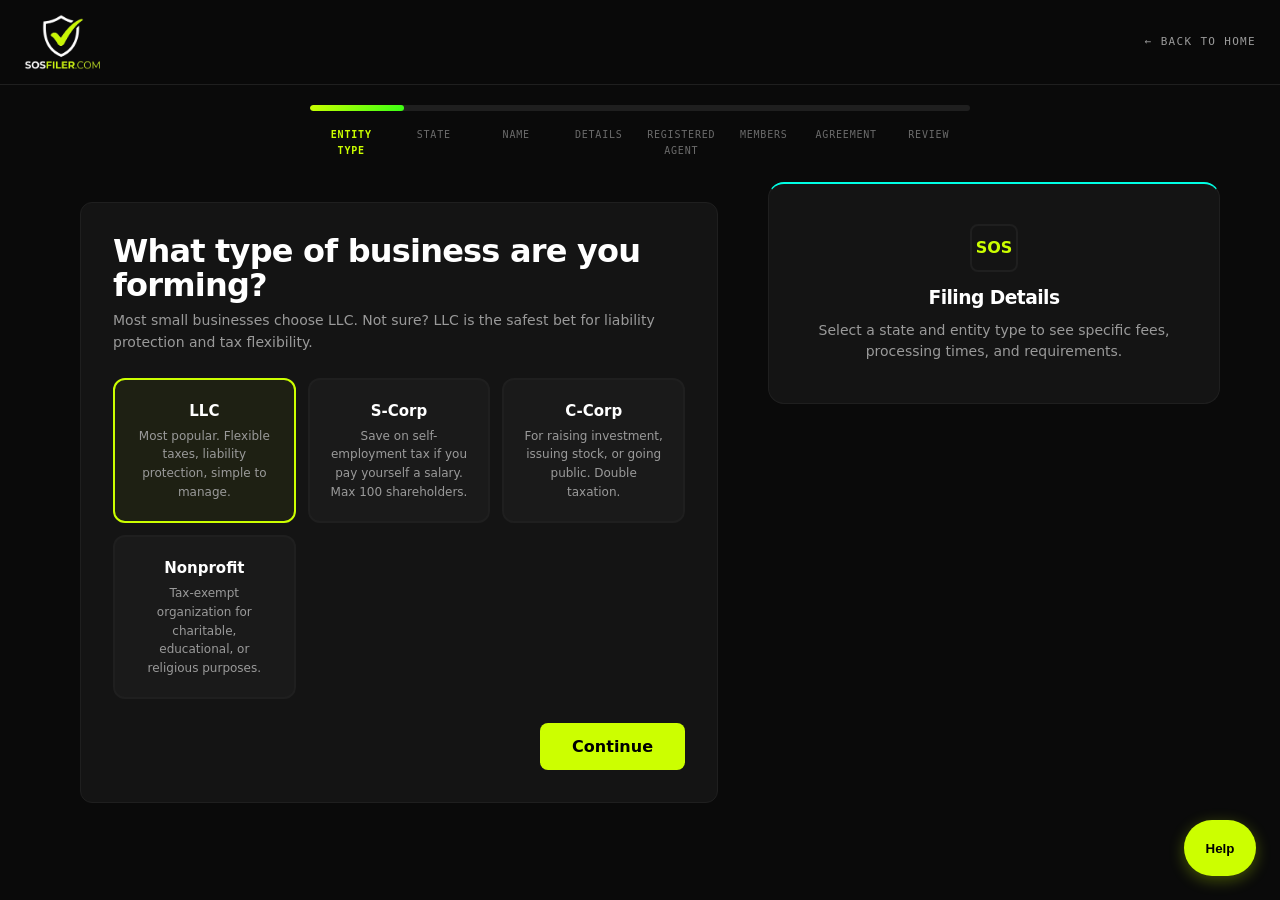
==== commit d2e1d9fd: "Reconcile deployed launch and redesign assets" ====
--- a/frontend/app.html
+++ b/frontend/app.html
@@ -4,41 +4,51 @@
 <meta charset="UTF-8">
 <link rel="icon" type="image/png" href="/favicon.png">
 <meta name="viewport" content="width=device-width, initial-scale=1.0">
-<title>Start Your Business — SOSFiler</title>
-<meta name="description" content="Start your LLC in minutes. Complete the wizard and we handle the rest.">
+<title>Start Your Filing - SOSFiler</title>
+<meta name="description" content="Start your LLC with automated document preparation, verified filing status, and operator backup when state portals require it.">
 <link rel="manifest" href="/manifest.json">
 <meta name="theme-color" content="#0A0A0A">
 
-<link rel="preconnect" href="https://fonts.googleapis.com">
-<link rel="preconnect" href="https://fonts.gstatic.com" crossorigin>
-<link href="https://fonts.googleapis.com/css2?family=Inter:wght@400;500;600;700;800;900&display=swap" rel="stylesheet">
 <style>
 :root {
   --bg: #0A0A0A;
+  --bg-tint: #0E0E0E;
   --surface: #141414;
+  --surface-2: #1A1A1A;
   --card: #141414;
-  --border: #1E1E1E;
+  --border: #1F1F1F;
+  --border-strong: #2A2A2A;
   --text: #FFFFFF;
-  --text-secondary: #999999;
-  --muted: #999999;
+  --text-secondary: #9A9A9A;
+  --muted: #9A9A9A;
+  --muted-2: #6B6B6B;
+  --body: #D0D0D0;
   --accent: #CCFF00;
   --accent2: #39FF14;
   --cyan: #00FFE5;
   --green: #39FF14;
   --red: #FF3366;
   --yellow: #FF6B00;
-  --glow: rgba(204,255,0,0.4);
-  --glow-sm: rgba(204,255,0,0.15);
+  --amber: #FFB23F;
+  --glow: rgba(204,255,0,0.35);
+  --glow-sm: rgba(204,255,0,0.12);
   --gradient: linear-gradient(135deg, #CCFF00, #39FF14);
+
+  --font-display: -apple-system, BlinkMacSystemFont, 'SF Pro Display', 'Inter Display', system-ui, sans-serif;
+  --font-body:    -apple-system, BlinkMacSystemFont, 'SF Pro Text', 'Inter', system-ui, sans-serif;
+  --font-mono:    'JetBrains Mono', 'IBM Plex Mono', ui-monospace, Menlo, monospace;
 }
 *, *::before, *::after { box-sizing: border-box; margin: 0; padding: 0; }
 body {
-  font-family: 'Inter', -apple-system, BlinkMacSystemFont, 'Segoe UI', Roboto, sans-serif;
+  font-family: var(--font-body);
   background: var(--bg);
   color: var(--text);
-  line-height: 1.6;
+  line-height: 1.55;
   -webkit-font-smoothing: antialiased;
-}
+  text-rendering: optimizeLegibility;
+}
+h1, h2, h3, h4 { font-family: var(--font-display); font-weight: 900; letter-spacing: -0.03em; line-height: 1.05; color: #fff; }
+.mono { font-family: var(--font-mono); font-variant-numeric: tabular-nums; }
 a { color: var(--cyan); text-decoration: none; transition: color 0.2s ease; }
 a:hover { color: var(--accent); text-decoration: none; }
 
@@ -50,28 +60,32 @@
 
 /* Nav */
 .topbar {
-  background: rgba(10,10,10,0.92);
-  backdrop-filter: blur(24px);
-  -webkit-backdrop-filter: blur(24px);
+  background: rgba(10,10,10,0.85);
+  backdrop-filter: blur(20px);
+  -webkit-backdrop-filter: blur(20px);
   border-bottom: 1px solid var(--border);
-  padding: 16px 20px;
+  padding: 14px 24px;
   display: flex;
   justify-content: space-between;
   align-items: center;
   position: sticky;
   top: 0;
   z-index: 100;
-}
-.topbar .logo { font-size: 20px; font-weight: 800; color: #fff; }
+  gap: 24px;
+}
+.topbar .logo { display: flex; align-items: center; gap: 12px; font-family: var(--font-display); font-size: 20px; font-weight: 900; letter-spacing: -0.02em; color: #fff; }
 .topbar .logo span { color: var(--accent); }
+.topbar .logo img { height: 56px; width: auto; }
+.topbar .back { font-family: var(--font-mono); font-size: 11px; letter-spacing: 0.12em; text-transform: uppercase; color: var(--muted); }
+.topbar .back:hover { color: var(--accent); }
 
 /* Progress */
 .progress-wrap { padding: 20px; max-width: 700px; margin: 0 auto; }
 .progress-bar { height: 6px; background: var(--border); border-radius: 3px; overflow: hidden; }
 .progress-fill { height: 100%; background: var(--gradient); border-radius: 3px; transition: width 0.4s ease; box-shadow: 0 0 10px var(--glow-sm); }
 .progress-steps { display: flex; justify-content: space-between; margin-top: 12px; }
-.progress-step { font-size: 11px; color: var(--muted); text-align: center; flex: 1; cursor: pointer; padding: 4px; transition: color 0.2s; }
-.progress-step.active { color: var(--accent); font-weight: 600; }
+.progress-step { font-family: var(--font-mono); font-size: 10px; letter-spacing: 0.08em; text-transform: uppercase; color: var(--muted-2); text-align: center; flex: 1; cursor: pointer; padding: 4px; transition: color 0.2s; }
+.progress-step.active { color: var(--accent); font-weight: 700; }
 .progress-step.done { color: var(--green); }
 
 /* Container */
@@ -84,14 +98,13 @@
 .card {
   background: var(--card);
   border: 1px solid var(--border);
-  border-top: 2px solid var(--accent);
-  border-radius: 16px;
+  border-radius: 12px;
   padding: 32px;
   margin-bottom: 20px;
-  transition: box-shadow 0.2s ease;
-}
-.card:hover { box-shadow: 0 0 30px rgba(204,255,0,0.05); }
-.card h2 { font-size: 24px; margin-bottom: 8px; font-weight: 800; }
+  transition: border-color 0.2s ease;
+}
+.card:hover { border-color: var(--border-strong); }
+.card h2 { font-family: var(--font-display); font-size: clamp(24px, 3vw, 32px); margin-bottom: 8px; font-weight: 900; letter-spacing: -0.025em; }
 .card .subtitle { color: var(--muted); font-size: 14px; margin-bottom: 24px; }
 
 /* Forms */
@@ -103,12 +116,12 @@
   border: 1px solid var(--border);
   border-radius: 8px;
   font-size: 16px;
-  font-family: 'Inter', sans-serif;
+  font-family: var(--font-body);
   margin-bottom: 16px;
   transition: border-color 0.2s ease, box-shadow 0.2s ease;
 }
 input:focus, select:focus, textarea:focus {
-  outline: none;
+  outline: 2px solid transparent;
   border-color: var(--accent);
   box-shadow: 0 0 0 2px rgba(204,255,0,0.15);
 }
@@ -127,11 +140,10 @@
   padding: 20px;
   text-align: center;
   cursor: pointer;
-  transition: all 0.2s;
+  transition: border-color 0.2s ease, box-shadow 0.2s ease, background 0.2s ease;
 }
 .option-card:hover { border-color: var(--accent); box-shadow: 0 0 15px rgba(204,255,0,0.08); }
 .option-card.selected { border-color: var(--accent); background: rgba(204,255,0,0.05); }
-.option-card .icon { font-size: 28px; margin-bottom: 8px; }
 .option-card .name { font-weight: 700; font-size: 15px; }
 .option-card .desc { font-size: 12px; color: var(--muted); margin-top: 4px; }
 
@@ -156,7 +168,7 @@
   position: relative;
 }
 .member-block h4 { font-size: 16px; margin-bottom: 16px; }
-.member-block .remove-btn { position: absolute; top: 12px; right: 12px; background: none; border: none; color: var(--red); cursor: pointer; font-size: 20px; }
+.member-block .remove-btn { position: absolute; top: 12px; right: 12px; background: none; border: none; color: var(--red); cursor: pointer; font-size: 13px; font-weight: 700; }
 .add-member-btn {
   background: none;
   border: 2px dashed var(--border);
@@ -166,7 +178,7 @@
   color: var(--muted);
   cursor: pointer;
   font-size: 14px;
-  font-family: 'Inter', sans-serif;
+  font-family: var(--font-body);
   transition: border-color 0.2s, color 0.2s;
   margin-bottom: 16px;
 }
@@ -188,8 +200,8 @@
   font-weight: 700;
   cursor: pointer;
   border: none;
-  transition: all 0.2s ease;
-  font-family: 'Inter', sans-serif;
+  transition: box-shadow 0.2s ease, transform 0.2s ease, background 0.2s ease, color 0.2s ease;
+  font-family: var(--font-body);
 }
 .btn-primary {
   background: var(--accent);
@@ -237,8 +249,6 @@
   .wizard-sidebar { position: static; order: -1; margin-bottom: 16px; }
   .info-sidebar { border-top: 2px solid var(--accent); }
   .sidebar-toggle { display: flex; justify-content: space-between; align-items: center; cursor: pointer; padding: 12px 0; }
-  .sidebar-toggle::after { content: ''; border: solid var(--muted); border-width: 0 2px 2px 0; display: inline-block; padding: 4px; transform: rotate(45deg); transition: transform 0.2s; }
-  .sidebar-toggle.collapsed::after { transform: rotate(-135deg); }
   .sidebar-body.collapsed { display: none; }
 }
 
@@ -261,13 +271,21 @@
 .sidebar-section h4 { font-size: 13px; text-transform: uppercase; letter-spacing: 0.05em; color: var(--muted); margin-bottom: 10px; }
 .fee-row { display: flex; justify-content: space-between; font-size: 14px; margin-bottom: 4px; }
 .fee-total { border-top: 1px solid var(--border); margin-top: 8px; padding-top: 8px; font-weight: 700; color: var(--accent); }
-.checklist-item { display: flex; align-items: center; gap: 10px; font-size: 14px; margin-bottom: 8px; color: var(--text-secondary); }
+.checklist-item { display: flex; align-items: center; justify-content: space-between; gap: 10px; font-size: 14px; margin-bottom: 8px; color: var(--text-secondary); }
 .checklist-item.done { color: var(--text); }
-.chk-box { width: 16px; height: 16px; border: 2px solid var(--border); border-radius: 3px; flex-shrink: 0; display: inline-block; }
-.chk-done { width: 16px; height: 16px; background: var(--accent); border: 2px solid var(--accent); border-radius: 3px; flex-shrink: 0; display: inline-block; position: relative; }
-.chk-done::after { content: ''; position: absolute; left: 4px; top: 1px; width: 5px; height: 9px; border: solid #000; border-width: 0 2px 2px 0; transform: rotate(45deg); }
-.list-check { display: inline-block; width: 6px; height: 6px; background: var(--accent); border-radius: 50%; margin-right: 4px; vertical-align: middle; }
+.checklist-status { border: 1px solid var(--border); border-radius: 999px; color: var(--muted); flex-shrink: 0; font-size: 11px; font-weight: 700; padding: 2px 8px; text-transform: uppercase; }
+.checklist-status.done { background: rgba(204,255,0,0.12); border-color: rgba(204,255,0,0.4); color: var(--accent); }
 .sidebar-warning { background: var(--surface); border: 1px solid var(--border); border-left: 3px solid var(--accent); border-radius: 8px; padding: 12px; color: var(--text-secondary); font-size: 13px; margin-top: 10px; line-height: 1.5; }
+.fulfillment-card { background: #101010; border: 1px solid var(--border); border-radius: 8px; padding: 12px; }
+.fulfillment-top { display: flex; align-items: flex-start; justify-content: space-between; gap: 10px; margin-bottom: 8px; }
+.availability-pill { display: inline-flex; align-items: center; max-width: 100%; min-height: 24px; padding: 4px 8px; border-radius: 999px; background: rgba(204,255,0,0.08); color: var(--accent); border: 1px solid rgba(204,255,0,0.25); font-size: 11px; font-weight: 800; line-height: 1.25; text-transform: uppercase; }
+.availability-pill.operator { background: rgba(0,255,229,0.07); color: var(--cyan); border-color: rgba(0,255,229,0.25); }
+.availability-pill.partner { background: rgba(255,107,0,0.08); color: var(--yellow); border-color: rgba(255,107,0,0.25); }
+.fulfillment-sla { color: var(--text-secondary); font-size: 12px; line-height: 1.35; text-align: right; flex: 0 0 auto; }
+.fulfillment-message { color: var(--text-secondary); font-size: 13px; line-height: 1.5; }
+.fulfillment-timeline { color: #fff; font-size: 13px; font-weight: 650; line-height: 1.45; margin-top: 8px; }
+.fulfillment-workflows { display: flex; flex-wrap: wrap; gap: 6px; margin-top: 10px; }
+.workflow-chip { border: 1px solid var(--border); border-radius: 999px; color: var(--text-secondary); font-size: 11px; line-height: 1.2; padding: 4px 7px; }
 .skeleton { background: #1A1A1A; height: 16px; margin-bottom: 8px; border-radius: 4px; animation: pulse 1.5s infinite; }
 @keyframes pulse { 0% { opacity: 0.5; } 50% { opacity: 0.8; } 100% { opacity: 0.5; } }
 
@@ -277,10 +295,10 @@
   bottom: 24px;
   right: 24px;
   z-index: 1000;
-  font-family: 'Inter', sans-serif;
+  font-family: var(--font-body);
 }
 .chat-btn {
-  width: 56px;
+  min-width: 72px;
   height: 56px;
   border-radius: 28px;
   background: var(--accent);
@@ -293,6 +311,8 @@
   transition: transform 0.2s;
   border: none;
   position: relative;
+  font-weight: 800;
+  padding: 0 18px;
 }
 .chat-btn:hover { transform: scale(1.05); }
 .chat-notification {
@@ -366,8 +386,11 @@
 <body>
 
 <div class="topbar">
-  <a href="/" class="logo"><img src="/logo.png" alt="SOSFiler" style="height:36px;vertical-align:middle;"></a>
-  <a href="/" style="color: var(--muted); font-size: 14px;">← Back to Home</a>
+  <a href="index.html" class="logo">
+    <img src="logo.png" alt="SOSFiler" onerror="this.style.display='none';this.nextElementSibling.style.display='inline';">
+    <span style="display:none;">SOS<span>Filer</span></span>
+  </a>
+  <a href="index.html" class="back">← Back to home</a>
 </div>
 
 <!-- Progress Bar -->
@@ -418,7 +441,7 @@
       </div>
       <div class="btn-row">
         <div></div>
-        <button class="btn btn-primary" onclick="nextStep()">Continue →</button>
+        <button class="btn btn-primary" onclick="nextStep()">Continue</button>
       </div>
     </div>
   </div>
@@ -444,8 +467,8 @@
       <div id="stateFeeInfo" style="margin-top: 16px;"></div>
       
       <div class="btn-row">
-        <button class="btn btn-secondary" onclick="prevStep()">← Back</button>
-        <button class="btn btn-primary" onclick="nextStep()">Continue →</button>
+        <button class="btn btn-secondary" onclick="prevStep()">Back</button>
+        <button class="btn btn-primary" onclick="nextStep()">Continue</button>
       </div>
     </div>
   </div>
@@ -460,12 +483,12 @@
       <input type="text" id="businessName" placeholder='e.g., Acme Solutions LLC' oninput="clearNameCheck()">
       <p class="field-hint">Must include "LLC", "L.L.C.", or "Limited Liability Company" for LLCs.</p>
       
-      <button class="btn btn-secondary" onclick="checkName()" style="margin-bottom: 16px;">Check Name Availability →</button>
+      <button class="btn btn-secondary" onclick="checkName()" style="margin-bottom: 16px;">Check Name Availability</button>
       <div id="nameCheckResult"></div>
       
       <div class="btn-row">
-        <button class="btn btn-secondary" onclick="prevStep()">← Back</button>
-        <button class="btn btn-primary" onclick="nextStep()">Continue →</button>
+        <button class="btn btn-secondary" onclick="prevStep()">Back</button>
+        <button class="btn btn-primary" onclick="nextStep()">Continue</button>
       </div>
     </div>
   </div>
@@ -505,8 +528,8 @@
       </div>
       
       <div class="btn-row">
-        <button class="btn btn-secondary" onclick="prevStep()">← Back</button>
-        <button class="btn btn-primary" onclick="nextStep()">Continue →</button>
+        <button class="btn btn-secondary" onclick="prevStep()">Back</button>
+        <button class="btn btn-primary" onclick="nextStep()">Continue</button>
       </div>
     </div>
   </div>
@@ -524,8 +547,8 @@
           <div style="margin-top: 12px; font-size: 20px; font-weight: 700; color: var(--green);">$0</div>
         </div>
         <div class="option-card" data-ra="sosfiler" onclick="selectRA(this)">
-          <div class="name">SOSFiler Registered Agent</div>
-          <div class="desc">We provide a professional registered agent in your state. Your home address stays off public records. Instant document forwarding.</div>
+          <div class="name">Partner-Assisted Registered Agent</div>
+          <div class="desc">SOSFiler coordinates registered-agent coverage through an approved partner where available. Assignment evidence appears before state submission.</div>
           <div style="margin-top: 12px; font-size: 20px; font-weight: 700; color: var(--accent);">$49<span style="font-size: 13px; font-weight: 400; color: var(--muted);">/year</span></div>
         </div>
       </div>
@@ -549,15 +572,15 @@
       
       <div id="raSosFields" style="display: none; margin-top: 20px;">
         <div class="recommendation">
-          <strong>SOSFiler Registered Agent Service</strong><br>
-          We'll provide a professional registered agent at a commercial address in your formation state. All legal documents are scanned and forwarded to you instantly. Your personal address stays private.<br><br>
-          <span style="font-size: 13px; color: var(--muted);">Billed annually. First year included with your formation order. Cancel anytime.</span>
+          <strong>Partner-Assisted Registered Agent Service</strong><br>
+          SOSFiler can coordinate registered-agent coverage through an approved partner where available. Your dashboard will show registered-agent assignment evidence before the filing is submitted to the state.<br><br>
+          <span style="font-size: 13px; color: var(--muted);">Registered-agent coverage is optional and separate from the $29 formation fee. CorpNet credentials are pending, so this lane may require operator confirmation.</span>
         </div>
       </div>
       
       <div class="btn-row">
-        <button class="btn btn-secondary" onclick="prevStep()">← Back</button>
-        <button class="btn btn-primary" onclick="nextStep()">Continue →</button>
+        <button class="btn btn-secondary" onclick="prevStep()">Back</button>
+        <button class="btn btn-primary" onclick="nextStep()">Continue</button>
       </div>
     </div>
   </div>
@@ -588,9 +611,9 @@
           </div>
           <div class="two-col">
             <div>
-              <label>SSN (for EIN — Responsible Party)</label>
-              <input type="password" class="m-ssn" placeholder="XXX-XX-XXXX" maxlength="11">
-              <p class="field-hint">Required for EIN application. Encrypted & never stored in plain text.</p>
+              <label class="required">SSN/ITIN (for EIN — Responsible Party)</label>
+              <input type="password" class="m-ssn" placeholder="XXX-XX-XXXX" maxlength="11" inputmode="numeric" autocomplete="off" required>
+              <p class="field-hint">Required before submission because the IRS requires the full responsible-party SSN/ITIN for EIN issuance.</p>
             </div>
             <div>
               <label style="margin-top:26px;">&nbsp;</label>
@@ -608,8 +631,8 @@
       </div>
       
       <div class="btn-row">
-        <button class="btn btn-secondary" onclick="prevStep()">← Back</button>
-        <button class="btn btn-primary" onclick="nextStep()">Continue →</button>
+        <button class="btn btn-secondary" onclick="prevStep()">Back</button>
+        <button class="btn btn-primary" onclick="nextStep()">Continue</button>
       </div>
     </div>
   </div>
@@ -656,8 +679,8 @@
       </div>
       
       <div class="btn-row">
-        <button class="btn btn-secondary" onclick="prevStep()">← Back</button>
-        <button class="btn btn-primary" onclick="buildReview(); nextStep();">Review & Pay →</button>
+        <button class="btn btn-secondary" onclick="prevStep()">Back</button>
+        <button class="btn btn-primary" onclick="buildReview(); nextStep();">Review and Pay</button>
       </div>
     </div>
   </div>
@@ -672,12 +695,12 @@
       
       <div style="background: rgba(204,255,0,0.05); border: 1px solid rgba(204,255,0,0.2); border-radius: 12px; padding: 24px; margin: 24px 0;">
         <h3 style="font-size: 18px; margin-bottom: 16px;">Payment Summary</h3>
-        <div class="review-row"><span class="label">SOSFiler service fee</span><span class="value">$49.00</span></div>
+        <div class="review-row"><span class="label">SOSFiler service fee</span><span class="value">$29.00</span></div>
         <div class="review-row"><span class="label">State of <span id="reviewState"></span> filing fee <span style="font-size:12px;color:var(--muted);">(government charge)</span></span><span class="value" id="reviewStateFee">$0</span></div>
         <div style="font-size: 12px; color: var(--muted); padding: 4px 0 8px;">State filing fee is a government charge passed through at cost.</div>
-        <div class="review-row" id="raFeeRow" style="display:none;"><span class="label">Registered Agent service <span style="font-size:12px;color:var(--muted);">(1st year)</span></span><span class="value" id="reviewRAFee">$49.00</span></div>
+        <div class="review-row" id="raFeeRow" style="display:none;"><span class="label">Registered Agent service <span style="font-size:12px;color:var(--muted);">(partner-assisted)</span></span><span class="value" id="reviewRAFee">$49.00</span></div>
         <div class="review-row" style="border-top: 1px solid var(--border); padding-top: 12px; margin-top: 8px; font-size: 18px; font-weight: 700;">
-          <span class="label" style="color: #fff;">Total</span><span class="value" style="color: var(--accent);" id="reviewTotal">$49</span>
+          <span class="label" style="color: #fff;">Total</span><span class="value" style="color: var(--accent);" id="reviewTotal">$29</span>
         </div>
       </div>
       
@@ -697,8 +720,8 @@
       </div>
       
       <div class="btn-row">
-        <button class="btn btn-secondary" onclick="prevStep()">← Back</button>
-        <button class="btn btn-primary" id="payBtn" onclick="submitAndPay()" disabled>Start My Business →</button>
+        <button class="btn btn-secondary" onclick="prevStep()">Back</button>
+        <button class="btn btn-primary" id="payBtn" onclick="submitAndPay()" disabled>Start My Business</button>
       </div>
     </div>
   </div>
@@ -726,7 +749,7 @@
       <div class="sidebar-section">
         <h4>Fee Breakdown</h4>
         <div id="sidebarFees">
-          <div class="fee-row"><span>SOSFiler Fee</span><span>$49</span></div>
+          <div class="fee-row"><span>SOSFiler Fee</span><span>$29</span></div>
           <div class="fee-row"><span>State Filing Fee</span><span id="sidebarStateFee">--</span></div>
           <div class="fee-row" id="sidebarLicenseRow" style="display:none;"><span>State Business License</span><span id="sidebarLicenseFee">--</span></div>
           <div class="fee-row fee-total"><span>Total</span><span id="sidebarTotal">--</span></div>
@@ -738,14 +761,27 @@
         <div id="sidebarTime" class="text-sm" style="font-size: 14px; color: var(--text-secondary);">--</div>
       </div>
 
+      <div class="sidebar-section" id="sidebarFulfillmentSection" style="display: none;">
+        <h4>Fulfillment</h4>
+        <div class="fulfillment-card" aria-live="polite">
+          <div class="fulfillment-top">
+            <span id="sidebarFulfillmentLane" class="availability-pill">--</span>
+            <span id="sidebarFulfillmentSla" class="fulfillment-sla">--</span>
+          </div>
+          <div id="sidebarFulfillmentHeadline" class="fulfillment-timeline">--</div>
+          <div id="sidebarFulfillmentMessage" class="fulfillment-message">--</div>
+          <div id="sidebarFulfillmentWorkflows" class="fulfillment-workflows"></div>
+        </div>
+      </div>
+
       <div class="sidebar-section">
         <h4>Requirements</h4>
         <div id="sidebarChecklist">
-          <div class="checklist-item" id="chk-state"><span class="status chk-box"></span> State selected</div>
-          <div class="checklist-item" id="chk-name"><span class="status chk-box"></span> Business name</div>
-          <div class="checklist-item" id="chk-address"><span class="status chk-box"></span> Business address</div>
-          <div class="checklist-item" id="chk-ra"><span class="status chk-box"></span> Registered agent</div>
-          <div class="checklist-item" id="chk-members"><span class="status chk-box"></span> Member details</div>
+          <div class="checklist-item" id="chk-state">State selected <span class="status checklist-status">Pending</span></div>
+          <div class="checklist-item" id="chk-name">Business name <span class="status checklist-status">Pending</span></div>
+          <div class="checklist-item" id="chk-address">Business address <span class="status checklist-status">Pending</span></div>
+          <div class="checklist-item" id="chk-ra">Registered agent <span class="status checklist-status">Pending</span></div>
+          <div class="checklist-item" id="chk-members">Member details <span class="status checklist-status">Pending</span></div>
         </div>
       </div>
 
@@ -758,11 +794,11 @@
 
       <div class="sidebar-section">
         <h4>What's Included</h4>
-        <ul id="sidebarIncludes" style="font-size: 14px; color: var(--text-secondary); list-style: none;">
-          <li><span class="list-check"></span> Articles of Organization</li>
-          <li><span class="list-check"></span> Operating Agreement</li>
-          <li><span class="list-check"></span> EIN Confirmation (CP575)</li>
-          <li><span class="list-check"></span> Initial Resolutions</li>
+        <ul id="sidebarIncludes" style="font-size: 14px; color: var(--text-secondary); list-style: disc; padding-left: 18px;">
+          <li>Articles of Organization</li>
+          <li>Operating Agreement</li>
+          <li>EIN Confirmation (CP575)</li>
+          <li>Initial Resolutions</li>
         </ul>
       </div>
     </div>
@@ -778,17 +814,17 @@
 <!-- Chat Widget -->
 <div class="chat-widget">
   <button class="chat-btn" id="chatToggle" onclick="toggleChat()">
-    <svg width="24" height="24" viewBox="0 0 24 24" fill="none" stroke="currentColor" stroke-width="2" stroke-linecap="round" stroke-linejoin="round"><path d="M21 15a2 2 0 0 1-2 2H7l-4 4V5a2 2 0 0 1 2-2h14a2 2 0 0 1 2 2z"></path></svg>
+    Help
     <div class="chat-notification" id="chatNotify"></div>
   </button>
   
   <div class="chat-panel" id="chatPanel">
     <div class="chat-header">
       <div class="chat-header-info">
-        <img src="/logo.png" alt="SOSFiler">
+        <img src="logo.png" alt="SOSFiler">
         <div style="font-weight: 700; font-size: 15px;">Filing Expert</div>
       </div>
-      <button onclick="toggleChat()" style="background:none; border:none; color:var(--muted); cursor:pointer; font-size:20px;">✕</button>
+      <button onclick="toggleChat()" style="background:none; border:none; color:var(--muted); cursor:pointer; font-size:13px; font-weight:700;">Close</button>
     </div>
     <div class="chat-messages" id="chatMessages">
       <!-- Welcome Message -->
@@ -798,7 +834,7 @@
     <form class="chat-input-area" onsubmit="sendChatMessage(event)">
       <input type="text" id="chatInput" placeholder="Ask a question..." autocomplete="off">
       <button type="submit" class="btn btn-primary" style="padding: 10px 16px;">
-        <svg width="18" height="18" viewBox="0 0 24 24" fill="none" stroke="currentColor" stroke-width="2" stroke-linecap="round" stroke-linejoin="round"><line x1="22" y1="2" x2="11" y2="13"></line><polygon points="22 2 15 22 11 13 2 9 22 2"></polygon></svg>
+        Send
       </button>
     </form>
     <div class="chat-footer">Powered by SOSFiler AI</div>
@@ -818,7 +854,80 @@
 
 // State names
 const stateNames = {"AL":"Alabama","AK":"Alaska","AZ":"Arizona","AR":"Arkansas","CA":"California","CO":"Colorado","CT":"Connecticut","DE":"Delaware","DC":"District of Columbia","FL":"Florida","GA":"Georgia","HI":"Hawaii","ID":"Idaho","IL":"Illinois","IN":"Indiana","IA":"Iowa","KS":"Kansas","KY":"Kentucky","LA":"Louisiana","ME":"Maine","MD":"Maryland","MA":"Massachusetts","MI":"Michigan","MN":"Minnesota","MS":"Mississippi","MO":"Missouri","MT":"Montana","NE":"Nebraska","NV":"Nevada","NH":"New Hampshire","NJ":"New Jersey","NM":"New Mexico","NY":"New York","NC":"North Carolina","ND":"North Dakota","OH":"Ohio","OK":"Oklahoma","OR":"Oregon","PA":"Pennsylvania","RI":"Rhode Island","SC":"South Carolina","SD":"South Dakota","TN":"Tennessee","TX":"Texas","UT":"Utah","VT":"Vermont","VA":"Virginia","WA":"Washington","WV":"West Virginia","WI":"Wisconsin","WY":"Wyoming"};
-const stateFees = {"AL":200,"AK":250,"AZ":50,"AR":45,"CA":70,"CO":50,"CT":120,"DE":90,"DC":99,"FL":125,"GA":100,"HI":50,"ID":100,"IL":150,"IN":95,"IA":50,"KS":160,"KY":40,"LA":100,"ME":175,"MD":100,"MA":500,"MI":50,"MN":155,"MS":50,"MO":50,"MT":70,"NE":105,"NV":425,"NH":100,"NJ":125,"NM":50,"NY":200,"NC":125,"ND":135,"OH":99,"OK":100,"OR":100,"PA":125,"RI":150,"SC":110,"SD":150,"TN":300,"TX":300,"UT":54,"VT":125,"VA":100,"WA":200,"WV":100,"WI":130,"WY":100};
+const stateFees = {"AL":200,"AK":250,"AZ":50,"AR":45,"CA":90,"CO":50,"CT":120,"DE":90,"DC":99,"FL":125,"GA":100,"HI":50,"ID":100,"IL":150,"IN":95,"IA":50,"KS":160,"KY":40,"LA":100,"ME":175,"MD":100,"MA":500,"MI":50,"MN":155,"MS":50,"MO":50,"MT":35,"NE":105,"NV":425,"NH":100,"NJ":125,"NM":50,"NY":200,"NC":125,"ND":135,"OH":99,"OK":100,"OR":100,"PA":125,"RI":150,"SC":110,"SD":150,"TN":300,"TX":300,"UT":54,"VT":125,"VA":100,"WA":200,"WV":100,"WI":130,"WY":100};
+const stateFeeNotes = {
+  CA: 'California total includes the $70 Articles of Organization and the $20 initial Statement of Information (LLC-12) that SOSFiler handles after approval. The separate $800 FTB annual tax is not included.',
+  MT: 'Montana annual reports are required after formation. Timely annual report filing is currently no fee; late filings incur a state late fee.'
+};
+let formationAvailabilityByState = {};
+
+function formatCents(cents) {
+  const amount = Number(cents || 0) / 100;
+  return amount.toLocaleString('en-US', { style: 'currency', currency: 'USD', maximumFractionDigits: amount % 1 ? 2 : 0 });
+}
+
+function escapeHtml(value) {
+  return String(value ?? '').replace(/[&<>"']/g, char => ({
+    '&': '&amp;',
+    '<': '&lt;',
+    '>': '&gt;',
+    '"': '&quot;',
+    "'": '&#39;'
+  }[char]));
+}
+
+function fulfillmentClass(availability) {
+  const lane = `${availability?.fulfillment_lane || ''}`.toLowerCase();
+  if (lane.includes('partner')) return 'partner';
+  if (lane.includes('operator')) return 'operator';
+  return '';
+}
+
+function renderFormationAvailability(state) {
+  const section = document.getElementById('sidebarFulfillmentSection');
+  if (!section) return;
+  const availability = formationAvailabilityByState[state];
+  if (!state || !availability) {
+    section.style.display = 'none';
+    return;
+  }
+
+  section.style.display = 'block';
+  const lane = document.getElementById('sidebarFulfillmentLane');
+  const sla = document.getElementById('sidebarFulfillmentSla');
+  const headline = document.getElementById('sidebarFulfillmentHeadline');
+  const message = document.getElementById('sidebarFulfillmentMessage');
+  const workflows = document.getElementById('sidebarFulfillmentWorkflows');
+
+  lane.className = `availability-pill ${fulfillmentClass(availability)}`;
+  lane.textContent = availability.fulfillment_lane || 'Fulfillment available';
+  sla.textContent = availability.operator_sla_hours ? `${availability.operator_sla_hours}h target` : 'Timeline quoted';
+  headline.textContent = availability.timeline || availability.headline || '';
+  message.textContent = availability.message || '';
+  workflows.replaceChildren();
+  (availability.post_formation_workflows || []).slice(0, 4).forEach(workflow => {
+    const chip = document.createElement('span');
+    chip.className = 'workflow-chip';
+    chip.textContent = workflow.label;
+    workflows.appendChild(chip);
+  });
+}
+
+async function loadFormationAvailability() {
+  try {
+    const res = await fetch('/api/formation-availability');
+    if (!res.ok) throw new Error('Availability unavailable');
+    const payload = await res.json();
+    formationAvailabilityByState = {};
+    (payload.states || []).forEach(item => {
+      if (item.state) formationAvailabilityByState[item.state] = item;
+    });
+    renderFormationAvailability(document.getElementById('formationState')?.value || formData.state);
+  } catch (err) {
+    formationAvailabilityByState = {};
+    renderFormationAvailability('');
+  }
+}
 
 // Init dropdowns
 function initDropdowns() {
@@ -1266,6 +1375,16 @@
         alert('Please enter at least one member.');
         return false;
       }
+      const responsibleMembers = members.filter(m => m.is_responsible_party);
+      if (responsibleMembers.length !== 1) {
+        alert('Please choose exactly one responsible party for the EIN application.');
+        return false;
+      }
+      const responsibleSsn = normalizeTaxId(responsibleMembers[0].ssn_itin || '');
+      if (!isValidTaxId(responsibleSsn)) {
+        alert('Please enter the full 9-digit SSN/ITIN for the responsible party. The IRS will not issue an EIN with only the last four digits.');
+        return false;
+      }
       const totalPct = members.reduce((sum, m) => sum + (parseFloat(m.ownership_pct) || 0), 0);
       if (Math.abs(totalPct - 100) > 0.01) {
         alert(`Ownership percentages must total 100%. Current total: ${totalPct}%`);
@@ -1275,6 +1394,14 @@
     default:
       return true;
   }
+}
+
+function normalizeTaxId(value) {
+  return (value || '').replace(/\D/g, '');
+}
+
+function isValidTaxId(value) {
+  return /^\d{9}$/.test(normalizeTaxId(value));
 }
 
 // Data collection
@@ -1339,6 +1466,7 @@
   blocks.forEach(block => {
     const name = block.querySelector('.m-name').value.trim();
     if (name) {
+      const ssn = normalizeTaxId(block.querySelector('.m-ssn')?.value || '');
       members.push({
         name: name,
         ownership_pct: parseFloat(block.querySelector('.m-pct').value) || 0,
@@ -1346,7 +1474,8 @@
         city: block.querySelector('.m-city').value.trim(),
         state: block.querySelector('.m-state').value.trim(),
         zip_code: block.querySelector('.m-zip').value.trim(),
-        ssn_last4: (block.querySelector('.m-ssn').value || '').slice(-4),
+        ssn_itin: ssn,
+        ssn_last4: ssn.slice(-4),
         is_responsible_party: block.querySelector('.m-responsible')?.checked || false
       });
     }
@@ -1394,12 +1523,14 @@
   if (!state || !entity) {
     document.getElementById('stateInfoSidebar').style.display = 'none';
     document.getElementById('sidebarPlaceholder').style.display = 'block';
+    renderFormationAvailability('');
     return;
   }
   
   document.getElementById('sidebarPlaceholder').style.display = 'none';
   const sidebar = document.getElementById('stateInfoSidebar');
   sidebar.style.display = 'block';
+  renderFormationAvailability(state);
   
   // Skeleton
   const title = document.getElementById('sidebarTitle');
@@ -1452,14 +1583,14 @@
         licenseFeeEl.innerText = entity.toLowerCase() === 'corp' ? '$500' : '$200';
         licenseRow.style.display = 'flex';
         stateFee = entity.toLowerCase() === 'corp' ? 725 : 425;
-        sTotal.innerText = `$${49 + stateFee}`;
+        sTotal.innerText = `$${29 + stateFee}`;
       } else {
         licenseRow.style.display = 'none';
       }
 
       if (state !== 'NV') {
         sStateFee.innerText = `$${stateFee}`;
-        sTotal.innerText = `$${49 + stateFee + licenseFee}`;
+        sTotal.innerText = `$${29 + stateFee + licenseFee}`;
       }
 
       sTime.innerText = `Standard: ${data.standard_processing_time || '5-7 business days'}`;
@@ -1508,7 +1639,7 @@
     } else {
       licenseRow.style.display = 'none';
     }
-    sTotal.innerText = `$${49 + fee + licenseFee}`;
+    sTotal.innerText = `$${29 + fee + licenseFee}`;
     sTime.innerText = 'Standard: 7-10 business days';
     sCompliance.innerText = `Annual report due each year. State fee applies.`;
     document.getElementById('sidebarWarning').style.display = 'none';
@@ -1521,8 +1652,8 @@
     if (!el) return;
     el.classList.toggle('done', done);
     const statusEl = el.querySelector('.status');
-    if (done) { statusEl.classList.add('chk-done'); statusEl.classList.remove('chk-box'); }
-    else { statusEl.classList.remove('chk-done'); statusEl.classList.add('chk-box'); }
+    statusEl.classList.toggle('done', done);
+    statusEl.textContent = done ? 'Done' : 'Pending';
   };
   
   check('chk-state', !!document.getElementById('formationState').value);
@@ -1564,11 +1695,20 @@
   
   // Show fee info
   if (fState && stateFees[fState] !== undefined) {
+    const availability = formationAvailabilityByState[fState];
+    const pricing = availability?.pricing || {};
     const fee = stateFees[fState];
+    const governmentFee = pricing.official_government_fee_cents != null ? formatCents(pricing.official_government_fee_cents) : `$${fee}`;
+    const total = pricing.estimated_total_cents != null ? formatCents(pricing.estimated_total_cents) : `$${29 + fee}`;
+    const fulfillment = availability ? `
+        <div style="margin-top: 8px; color: var(--text-secondary);">${escapeHtml(availability.fulfillment_lane)}. ${escapeHtml(availability.timeline)}</div>` : '';
+    const feeNote = stateFeeNotes[fState] ? `<div style="margin-top: 8px; color: var(--text-secondary);">${escapeHtml(stateFeeNotes[fState])}</div>` : '';
     feeInfo.innerHTML = `
       <div class="recommendation">
         <div class="title">${stateNames[fState]} Filing Cost</div>
-        <div>$49 (SOSFiler) + $${fee} (state fee) = <strong>$${49 + fee} total</strong></div>
+        <div>$29 (SOSFiler) + ${governmentFee} (required state fees) = <strong>${total} total</strong></div>
+        ${feeNote}
+        ${fulfillment}
       </div>`;
   }
   
@@ -1816,7 +1956,7 @@
   block.dataset.index = memberCount - 1;
   block.innerHTML = `
     <h4>Member ${memberCount}</h4>
-    <button class="remove-btn" onclick="this.parentElement.remove(); memberCount--;">✕</button>
+    <button class="remove-btn" onclick="this.parentElement.remove(); memberCount--;">Remove</button>
     <div class="two-col">
       <div><label class="required">Full Legal Name</label><input type="text" class="m-name" placeholder="First and Last Name"></div>
       <div><label class="required">Ownership %</label><input type="number" class="m-pct" value="0" min="0" max="100"></div>
@@ -1829,6 +1969,16 @@
         <input type="text" class="m-state" placeholder="State" maxlength="2">
         <input type="text" class="m-zip" placeholder="ZIP" maxlength="10">
       </div></div>
+    </div>
+    <div class="two-col">
+      <div>
+        <label>SSN/ITIN (required if responsible party)</label>
+        <input type="password" class="m-ssn" placeholder="XXX-XX-XXXX" maxlength="11" inputmode="numeric" autocomplete="off">
+      </div>
+      <div>
+        <label style="margin-top:26px;">&nbsp;</label>
+        <label style="font-weight:400;"><input type="checkbox" class="m-responsible"> Responsible Party for EIN</label>
+      </div>
     </div>`;
   container.appendChild(block);
   
@@ -1857,7 +2007,7 @@
   let raHtml = '';
   if (formData.ra_choice === 'sosfiler') {
     raHtml = `
-      <div class="review-row"><span class="label">Service</span><span class="value">SOSFiler Registered Agent ($49/yr)</span></div>
+      <div class="review-row"><span class="label">Service</span><span class="value">Partner-assisted registered agent ($49/yr estimate)</span></div>
       <div class="review-row"><span class="label">Address</span><span class="value">Professional address provided in ${stateNames[state] || state}</span></div>`;
   } else {
     raHtml = `
@@ -1894,7 +2044,7 @@
   
   document.getElementById('reviewState').textContent = stateNames[state] || state;
   document.getElementById('reviewStateFee').textContent = `$${fee}`;
-  document.getElementById('reviewTotal').textContent = `$${49 + fee + raFee}`;
+  document.getElementById('reviewTotal').textContent = `$${29 + fee + raFee}`;
   
   // Show/hide RA fee line
   const raFeeRow = document.getElementById('raFeeRow');
@@ -1925,6 +2075,8 @@
   document.querySelectorAll('.step-panel').forEach(p => p.classList.remove('active'));
   document.getElementById('stepLoading').classList.add('active');
   
+  const responsibleParty = (formData.members || []).find(m => m.is_responsible_party) || (formData.members || [])[0] || {};
+
   // Build payload
   const payload = {
     email: formData.email || (JSON.parse(localStorage.getItem('sosfiler_user') || '{}').email) || prompt('Enter your email address for order updates:') || '',
@@ -1952,7 +2104,7 @@
     transfer_restrictions: formData.transfer_restrictions ?? true,
     non_compete: formData.non_compete ?? false,
     tax_distributions: formData.tax_distributions ?? true,
-    responsible_party_ssn: formData.members?.[0]?.ssn_last4 || '',
+    responsible_party_ssn: normalizeTaxId(responsibleParty.ssn_itin || ''),
     fiscal_year_end: 'December'
   };
   
@@ -1962,11 +2114,27 @@
   }
   
   try {
-    // Create order
-    const orderRes = await fetch('/api/formation', {
+    const quoteRes = await fetch('/api/quote', {
       method: 'POST',
       headers: { 'Content-Type': 'application/json' },
-      body: JSON.stringify(payload)
+      body: JSON.stringify({
+        product_type: 'formation',
+        entity_type: payload.entity_type,
+        state: payload.state,
+        include_registered_agent: payload.ra_choice === 'sosfiler'
+      })
+    });
+    if (!quoteRes.ok) throw new Error('Failed to create quote');
+    const quote = await quoteRes.json();
+
+    const orderRes = await fetch('/api/orders', {
+      method: 'POST',
+      headers: { 'Content-Type': 'application/json' },
+      body: JSON.stringify({
+        product_type: 'formation',
+        quote_id: quote.quote_id,
+        formation: payload
+      })
     });
     
     if (!orderRes.ok) throw new Error('Failed to create order');
@@ -1975,12 +2143,12 @@
     // Save for later
     localStorage.setItem('sosfiler_order', JSON.stringify(order));
     
-    // Create checkout session
-    const checkoutRes = await fetch('/api/checkout', {
+    // Authorize estimated total; final government fees are reconciled before capture.
+    const checkoutRes = await fetch(`/api/orders/${encodeURIComponent(order.order_id)}/authorize`, {
       method: 'POST',
       headers: { 'Content-Type': 'application/json' },
       body: JSON.stringify({
-        order_id: order.order_id,
+        quote_id: quote.quote_id,
         success_url: window.location.origin + '/dashboard.html',
         cancel_url: window.location.origin + '/app.html'
       })
@@ -2086,6 +2254,7 @@
           f('.m-city', firstMember.city);
           f('.m-state', firstMember.state);
           f('.m-zip', firstMember.zip_code);
+          f('.m-ssn', firstMember.ssn_itin);
         }
       }
       
@@ -2109,9 +2278,30 @@
   });
 });
 
+function setupSidebarListeners() {
+  [
+    'formationState',
+    'businessName',
+    'principalAddress',
+    'raName',
+    'raAddress'
+  ].forEach(id => {
+    const el = document.getElementById(id);
+    if (!el) return;
+    el.addEventListener('input', updateSidebarRequirements);
+    el.addEventListener('change', updateSidebarRequirements);
+  });
+  document.querySelectorAll('.m-name, .m-pct, .m-responsible').forEach(el => {
+    el.addEventListener('input', updateSidebarRequirements);
+    el.addEventListener('change', updateSidebarRequirements);
+  });
+}
+
 // Init
 initDropdowns();
+loadFormationAvailability();
 restoreProgress();
+if (formData.state || document.getElementById('formationState')?.value) fetchStateInfo();
 // Order matters: Apple returns id_token (checked first), Facebook and Google both return access_token.
 // Facebook check uses state to distinguish from Google.
 checkAppleRedirect() || checkFacebookRedirect() || checkGoogleRedirect();
@@ -2126,17 +2316,14 @@
     
     <div class="auth-providers">
       <button class="auth-btn google-btn" onclick="triggerGoogleAuth()">
-        <svg width="20" height="20" viewBox="0 0 24 24"><path d="M22.56 12.25c0-.78-.07-1.53-.2-2.25H12v4.26h5.92a5.06 5.06 0 0 1-2.2 3.32v2.77h3.57c2.08-1.92 3.28-4.74 3.28-8.1z" fill="#4285F4"/><path d="M12 23c2.97 0 5.46-.98 7.28-2.66l-3.57-2.77c-.98.66-2.23 1.06-3.71 1.06-2.86 0-5.29-1.93-6.16-4.53H2.18v2.84C3.99 20.53 7.7 23 12 23z" fill="#34A853"/><path d="M5.84 14.09c-.22-.66-.35-1.36-.35-2.09s.13-1.43.35-2.09V7.07H2.18C1.43 8.55 1 10.22 1 12s.43 3.45 1.18 4.93l2.85-2.22.81-.62z" fill="#FBBC05"/><path d="M12 5.38c1.62 0 3.06.56 4.21 1.64l3.15-3.15C17.45 2.09 14.97 1 12 1 7.7 1 3.99 3.47 2.18 7.07l3.66 2.84c.87-2.6 3.3-4.53 6.16-4.53z" fill="#EA4335"/></svg>
         Continue with Google
       </button>
       
       <button class="auth-btn apple-btn" onclick="triggerAppleAuth()">
-        <svg width="20" height="20" viewBox="0 0 24 24" fill="#fff"><path d="M17.05 20.28c-.98.95-2.05.88-3.08.4-1.09-.5-2.08-.48-3.24 0-1.44.62-2.2.44-3.06-.4C2.79 15.25 3.51 7.59 9.05 7.31c1.35.07 2.29.74 3.08.8 1.18-.24 2.31-.93 3.57-.84 1.51.12 2.65.72 3.4 1.8-3.12 1.87-2.38 5.98.48 7.13-.57 1.5-1.31 2.99-2.54 4.09zM12.03 7.25c-.15-2.23 1.66-4.07 3.74-4.25.29 2.58-2.34 4.5-3.74 4.25z"/></svg>
         Continue with Apple
       </button>
       
       <button class="auth-btn facebook-btn" onclick="triggerFacebookAuth()">
-        <svg width="20" height="20" viewBox="0 0 24 24" fill="#1877F2"><path d="M24 12.073c0-6.627-5.373-12-12-12s-12 5.373-12 12c0 5.99 4.388 10.954 10.125 11.854v-8.385H7.078v-3.47h3.047V9.43c0-3.007 1.792-4.669 4.533-4.669 1.312 0 2.686.235 2.686.235v2.953H15.83c-1.491 0-1.956.925-1.956 1.874v2.25h3.328l-.532 3.47h-2.796v8.385C19.612 23.027 24 18.062 24 12.073z"/></svg>
         Continue with Facebook
       </button>
     </div>
@@ -2166,7 +2353,7 @@
 .modal-content h2 { font-size: 22px; margin-bottom: 8px; }
 .modal-content > p { color: var(--muted); font-size: 14px; margin-bottom: 24px; }
 .auth-providers { display: flex; flex-direction: column; gap: 10px; margin-bottom: 20px; }
-.auth-btn { display: flex; align-items: center; justify-content: center; gap: 10px; padding: 14px 20px; border: none; color: #fff; font-weight: 600; font-size: 15px; border-radius: 8px; cursor: pointer; transition: all 0.2s; font-family: 'Inter', sans-serif; min-height: 48px; }
+.auth-btn { display: flex; align-items: center; justify-content: center; gap: 10px; padding: 14px 20px; border: none; color: #fff; font-weight: 600; font-size: 15px; border-radius: 8px; cursor: pointer; transition: background 0.2s ease, box-shadow 0.2s ease, color 0.2s ease; font-family: var(--font-body); min-height: 48px; }
 .google-btn { background: #fff; color: #333; border: 1px solid #ddd; }
 .google-btn:hover { background: #f7f7f7; box-shadow: 0 2px 8px rgba(0,0,0,0.15); }
 .apple-btn { background: #000; color: #fff; border: 1px solid #333; }
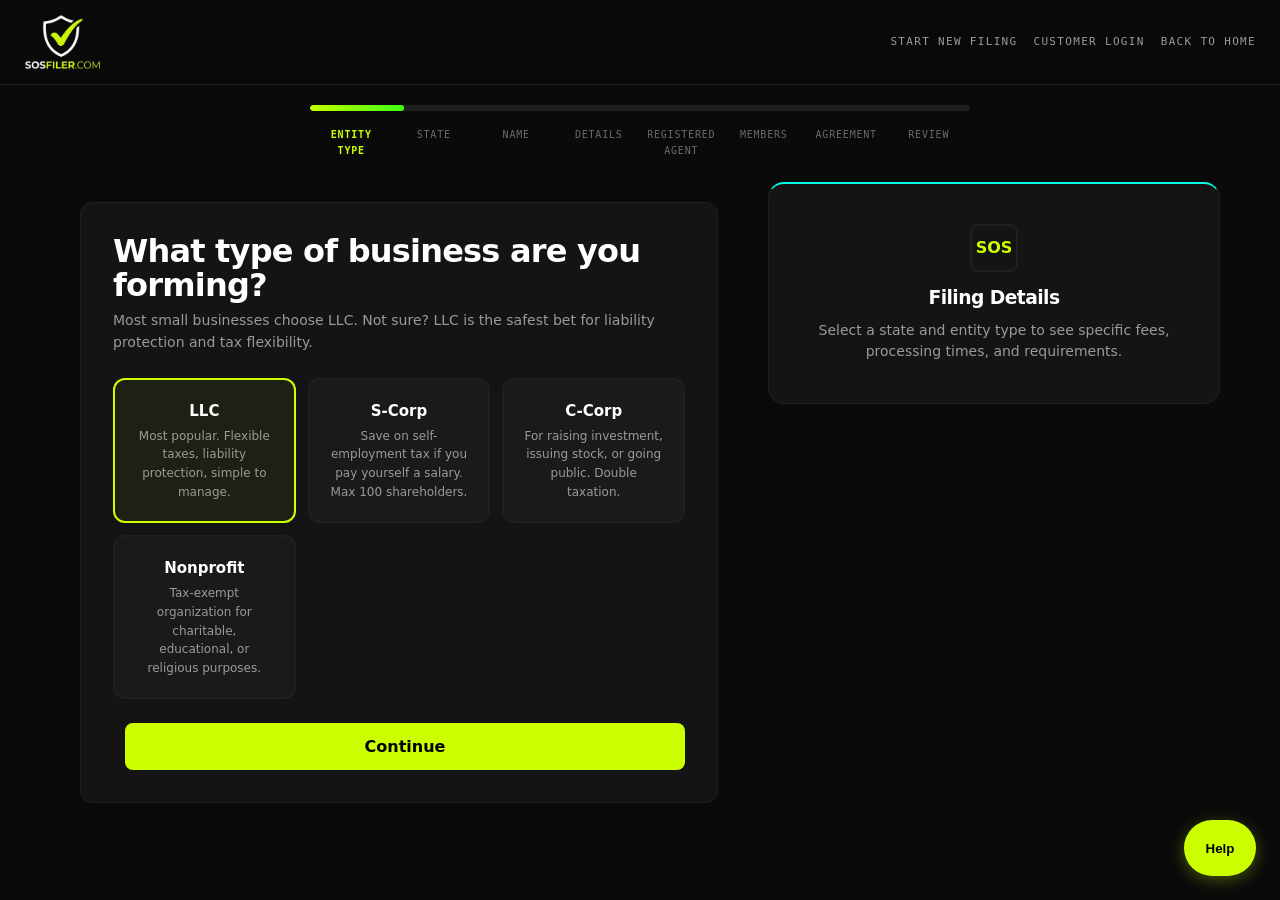
==== commit b0832006: "chore: checkpoint sosfiler platform updates" ====
--- a/frontend/app.html
+++ b/frontend/app.html
@@ -76,7 +76,18 @@
 .topbar .logo { display: flex; align-items: center; gap: 12px; font-family: var(--font-display); font-size: 20px; font-weight: 900; letter-spacing: -0.02em; color: #fff; }
 .topbar .logo span { color: var(--accent); }
 .topbar .logo img { height: 56px; width: auto; }
-.topbar .back { font-family: var(--font-mono); font-size: 11px; letter-spacing: 0.12em; text-transform: uppercase; color: var(--muted); }
+.topbar-actions { display: flex; align-items: center; gap: 16px; }
+.topbar .back {
+  background: none;
+  border: 0;
+  font-family: var(--font-mono);
+  font-size: 11px;
+  letter-spacing: 0.12em;
+  text-transform: uppercase;
+  color: var(--muted);
+  cursor: pointer;
+  padding: 0;
+}
 .topbar .back:hover { color: var(--accent); }
 
 /* Progress */
@@ -144,8 +155,30 @@
 }
 .option-card:hover { border-color: var(--accent); box-shadow: 0 0 15px rgba(204,255,0,0.08); }
 .option-card.selected { border-color: var(--accent); background: rgba(204,255,0,0.05); }
+.option-card.disabled,
+.option-card.disabled:hover {
+  cursor: not-allowed;
+  opacity: 0.55;
+  filter: grayscale(0.75);
+  border-color: var(--border);
+  box-shadow: none;
+  background: #171717;
+}
 .option-card .name { font-weight: 700; font-size: 15px; }
 .option-card .desc { font-size: 12px; color: var(--muted); margin-top: 4px; }
+.option-card .badge {
+  display: inline-block;
+  margin-bottom: 8px;
+  padding: 4px 8px;
+  border: 1px solid var(--border-strong);
+  border-radius: 999px;
+  color: var(--muted);
+  font-family: var(--font-mono);
+  font-size: 10px;
+  font-weight: 700;
+  letter-spacing: 0.08em;
+  text-transform: uppercase;
+}
 
 /* State recommendation */
 .recommendation { background: rgba(204,255,0,0.05); border: 1px solid rgba(204,255,0,0.2); border-radius: 8px; padding: 16px; margin: 16px 0; font-size: 14px; }
@@ -190,9 +223,42 @@
 .review-row { display: flex; justify-content: space-between; padding: 8px 0; font-size: 14px; }
 .review-row .label { color: var(--muted); }
 .review-row .value { color: #fff; font-weight: 500; text-align: right; max-width: 60%; }
+.cart-summary {
+  display: none;
+  background: #101510;
+  border: 1px solid rgba(204,255,0,0.22);
+  border-radius: 8px;
+  padding: 16px;
+  margin: 22px 0;
+}
+.cart-summary.active { display: block; }
+.cart-summary-header { display: flex; align-items: center; justify-content: space-between; gap: 12px; margin-bottom: 10px; }
+.cart-summary-header h3 { font-size: 16px; margin: 0; color: #fff; }
+.cart-count { color: var(--accent); font-family: var(--font-mono); font-size: 12px; font-weight: 700; text-transform: uppercase; }
+.cart-item {
+  display: grid;
+  grid-template-columns: minmax(0, 1fr) auto;
+  gap: 12px;
+  align-items: center;
+  padding: 10px 0;
+  border-top: 1px solid rgba(255,255,255,0.06);
+}
+.cart-item:first-of-type { border-top: 0; }
+.cart-item-name { color: #fff; font-weight: 700; overflow-wrap: anywhere; }
+.cart-item-meta { color: var(--muted); font-size: 12px; margin-top: 2px; }
+.cart-remove {
+  background: transparent;
+  border: 1px solid var(--border-strong);
+  color: var(--muted);
+  border-radius: 8px;
+  padding: 7px 10px;
+  cursor: pointer;
+  font-size: 12px;
+}
+.cart-remove:hover { color: var(--accent); border-color: var(--accent); }
 
 /* Buttons */
-.btn-row { display: flex; gap: 12px; justify-content: space-between; margin-top: 24px; }
+.btn-row { display: flex; flex-wrap: wrap; gap: 12px; justify-content: space-between; margin-top: 24px; }
 .btn {
   padding: 14px 32px;
   border-radius: 8px;
@@ -202,6 +268,7 @@
   border: none;
   transition: box-shadow 0.2s ease, transform 0.2s ease, background 0.2s ease, color 0.2s ease;
   font-family: var(--font-body);
+  flex: 1 1 150px;
 }
 .btn-primary {
   background: var(--accent);
@@ -390,7 +457,11 @@
     <img src="logo.png" alt="SOSFiler" onerror="this.style.display='none';this.nextElementSibling.style.display='inline';">
     <span style="display:none;">SOS<span>Filer</span></span>
   </a>
-  <a href="index.html" class="back">← Back to home</a>
+  <div class="topbar-actions">
+    <button class="back" type="button" onclick="startNewFiling()">Start new filing</button>
+    <a href="dashboard.html" class="back">Customer login</a>
+    <a href="index.html" class="back">Back to home</a>
+  </div>
 </div>
 
 <!-- Progress Bar -->
@@ -546,10 +617,11 @@
           <div class="desc">Use your own name and address. Must be a physical street address in <strong id="raStateName">the formation state</strong> (no PO boxes). You must be available during business hours.</div>
           <div style="margin-top: 12px; font-size: 20px; font-weight: 700; color: var(--green);">$0</div>
         </div>
-        <div class="option-card" data-ra="sosfiler" onclick="selectRA(this)">
+        <div class="option-card disabled" data-ra="sosfiler" aria-disabled="true" onclick="selectRA(this)">
+          <div class="badge">Coming in June</div>
           <div class="name">Partner-Assisted Registered Agent</div>
-          <div class="desc">SOSFiler coordinates registered-agent coverage through an approved partner where available. Assignment evidence appears before state submission.</div>
-          <div style="margin-top: 12px; font-size: 20px; font-weight: 700; color: var(--accent);">$49<span style="font-size: 13px; font-weight: 400; color: var(--muted);">/year</span></div>
+          <div class="desc">This service is coming in June. For now, use your own name and physical street address in the formation state.</div>
+          <div style="margin-top: 12px; font-size: 20px; font-weight: 700; color: var(--muted);">$49<span style="font-size: 13px; font-weight: 400; color: var(--muted);">/year</span></div>
         </div>
       </div>
       
@@ -692,11 +764,12 @@
       <p class="subtitle">Please review everything carefully. This information will be used in all your formation documents.</p>
       
       <div id="reviewContent"></div>
+      <div id="cartSummary" class="cart-summary"></div>
       
       <div style="background: rgba(204,255,0,0.05); border: 1px solid rgba(204,255,0,0.2); border-radius: 12px; padding: 24px; margin: 24px 0;">
         <h3 style="font-size: 18px; margin-bottom: 16px;">Payment Summary</h3>
-        <div class="review-row"><span class="label">SOSFiler service fee</span><span class="value">$29.00</span></div>
-        <div class="review-row"><span class="label">State of <span id="reviewState"></span> filing fee <span style="font-size:12px;color:var(--muted);">(government charge)</span></span><span class="value" id="reviewStateFee">$0</span></div>
+        <div class="review-row"><span class="label" id="reviewServiceFeeLabel">SOSFiler service fee</span><span class="value" id="reviewServiceFee">$29.00</span></div>
+        <div class="review-row"><span class="label" id="reviewStateFeeLabel">State of <span id="reviewState"></span> filing fee <span style="font-size:12px;color:var(--muted);">(government charge)</span></span><span class="value" id="reviewStateFee">$0</span></div>
         <div style="font-size: 12px; color: var(--muted); padding: 4px 0 8px;">State filing fee is a government charge passed through at cost.</div>
         <div class="review-row" id="raFeeRow" style="display:none;"><span class="label">Registered Agent service <span style="font-size:12px;color:var(--muted);">(partner-assisted)</span></span><span class="value" id="reviewRAFee">$49.00</span></div>
         <div class="review-row" style="border-top: 1px solid var(--border); padding-top: 12px; margin-top: 8px; font-size: 18px; font-weight: 700;">
@@ -721,6 +794,7 @@
       
       <div class="btn-row">
         <button class="btn btn-secondary" onclick="prevStep()">Back</button>
+        <button class="btn btn-secondary" id="addAnotherBtn" onclick="addCurrentFormationToCart()">Add Another LLC</button>
         <button class="btn btn-primary" id="payBtn" onclick="submitAndPay()" disabled>Start My Business</button>
       </div>
     </div>
@@ -845,6 +919,10 @@
 // State
 let currentStep = 1;
 const totalSteps = 8;
+const REGISTERED_AGENT_SERVICE_AVAILABLE = false;
+const PROGRESS_KEY = 'sosfiler_progress';
+const LAST_ORDER_KEY = 'sosfiler_order';
+const CART_KEY = 'sosfiler_formation_cart';
 let formData = {
   entity_type: 'LLC',
   state: '',
@@ -874,6 +952,161 @@
     '"': '&quot;',
     "'": '&#39;'
   }[char]));
+}
+
+function apiUrl(path) {
+  return `${window.location.protocol === 'file:' ? 'https://sosfiler.com' : ''}${path}`;
+}
+
+function publicReturnUrl(path) {
+  return window.location.protocol === 'file:'
+    ? `https://sosfiler.com${path}`
+    : `${window.location.origin}${path}`;
+}
+
+function defaultFormData() {
+  return {
+    entity_type: 'LLC',
+    state: '',
+    business_name: '',
+    management_type: 'member-managed',
+    ra_choice: 'self'
+  };
+}
+
+function clearWizardDraft() {
+  localStorage.removeItem(PROGRESS_KEY);
+  localStorage.removeItem(LAST_ORDER_KEY);
+  localStorage.removeItem('sosfiler_orders');
+  localStorage.removeItem(CART_KEY);
+}
+
+function startNewFiling() {
+  clearWizardDraft();
+  const cleanPath = window.location.pathname || '/app.html';
+  window.location.href = `${cleanPath}?new=1`;
+}
+
+function consumeFreshStartFlag() {
+  const params = new URLSearchParams(window.location.search);
+  const wantsFreshStart = params.has('new') || params.has('reset') || params.has('start_over');
+  if (!wantsFreshStart) return false;
+  clearWizardDraft();
+  window.history.replaceState(null, '', window.location.pathname || '/app.html');
+  return true;
+}
+
+function lastOrderExists() {
+  try {
+    const order = JSON.parse(localStorage.getItem(LAST_ORDER_KEY) || 'null');
+    return !!(order && (order.order_id || order.id));
+  } catch (e) {
+    return false;
+  }
+}
+
+function readFormationCart() {
+  try {
+    const cart = JSON.parse(localStorage.getItem(CART_KEY) || '[]');
+    return Array.isArray(cart) ? cart.filter(item => item && item.payload) : [];
+  } catch (e) {
+    return [];
+  }
+}
+
+function writeFormationCart(cart) {
+  localStorage.setItem(CART_KEY, JSON.stringify(cart));
+}
+
+function removeCartItem(itemId) {
+  writeFormationCart(readFormationCart().filter(item => item.id !== itemId));
+  buildReview();
+}
+
+function checkoutEmail() {
+  try {
+    const user = JSON.parse(localStorage.getItem('sosfiler_user') || '{}');
+    return formData.email || user.email || '';
+  } catch (e) {
+    return formData.email || '';
+  }
+}
+
+function stateFeeForPayload(payload) {
+  return stateFees[payload?.state] ?? 0;
+}
+
+function cartDisplayItem(item, index) {
+  const payload = item.payload || item;
+  const name = escapeHtml(payload.business_name || `LLC ${index + 1}`);
+  const state = payload.state || '';
+  const stateName = stateNames[state] || state || 'State';
+  const total = 29 + stateFeeForPayload(payload);
+  return `
+    <div class="cart-item">
+      <div>
+        <div class="cart-item-name">${name}</div>
+        <div class="cart-item-meta">${escapeHtml(stateName)} ${escapeHtml(payload.entity_type || 'LLC')} filing - ${formatCents(total * 100)}</div>
+      </div>
+      ${item.id ? `<button type="button" class="cart-remove" onclick="removeCartItem('${escapeHtml(item.id)}')">Remove</button>` : '<span class="cart-count">Current</span>'}
+    </div>`;
+}
+
+function currentFormationPayload(emailOverride = '') {
+  [2, 3, 4, 5, 6, 7].forEach(step => collectStepData(step));
+  const responsibleParty = (formData.members || []).find(m => m.is_responsible_party) || (formData.members || [])[0] || {};
+  const raChoice = (formData.ra_choice === 'sosfiler' && REGISTERED_AGENT_SERVICE_AVAILABLE) ? 'sosfiler' : 'self';
+  return {
+    email: formData.email || emailOverride || checkoutEmail(),
+    entity_type: formData.entity_type || 'LLC',
+    state: formData.state,
+    business_name: formData.business_name,
+    purpose: formData.purpose || 'Any lawful purpose',
+    principal_address: formData.principal_address,
+    principal_city: formData.principal_city,
+    principal_state: formData.principal_state,
+    principal_zip: formData.principal_zip,
+    management_type: formData.management_type || 'member-managed',
+    ra_choice: raChoice,
+    ra_name: formData.ra_name || '',
+    ra_address: formData.ra_address || '',
+    ra_city: formData.ra_city || '',
+    ra_state: formData.ra_state || '',
+    ra_zip: formData.ra_zip || '',
+    members: formData.members || [],
+    oa_type: formData.oa_type || 'single',
+    profit_distribution: formData.profit_distribution || 'pro-rata',
+    voting_rights: formData.voting_rights || 'pro-rata',
+    dissolution_terms: formData.dissolution_terms || 'unanimous',
+    major_decision_threshold: formData.major_decision_threshold || 10000,
+    transfer_restrictions: formData.transfer_restrictions ?? true,
+    non_compete: formData.non_compete ?? false,
+    tax_distributions: formData.tax_distributions ?? true,
+    responsible_party_ssn: normalizeTaxId(responsibleParty.ssn_itin || ''),
+    fiscal_year_end: 'December'
+  };
+}
+
+function validateFormationPayloadForCheckout(payload) {
+  if (!payload.email) return { ok: false, step: 7, message: 'Please enter an email address for order updates.' };
+  if (!payload.state || !payload.business_name) return { ok: false, step: 2, message: 'Please finish the state and business name steps.' };
+  if (!payload.principal_address || !payload.principal_city || !payload.principal_state || !payload.principal_zip) return { ok: false, step: 3, message: 'Please complete the business address.' };
+  if (!payload.ra_name || !payload.ra_address || !payload.ra_city || !payload.ra_state || !payload.ra_zip) return { ok: false, step: 5, message: 'Please complete your registered agent name and physical street address.' };
+  if (!isValidTaxId(payload.responsible_party_ssn)) return { ok: false, step: 6, message: 'Please enter the full 9-digit SSN/ITIN for the responsible party before checkout.' };
+  return { ok: true };
+}
+
+async function apiErrorMessage(response, fallback) {
+  try {
+    const data = await response.json();
+    if (Array.isArray(data.detail)) {
+      const messages = data.detail.map(item => item.msg || item.message || JSON.stringify(item));
+      return messages.join('; ') || fallback;
+    }
+    return data.detail || data.message || fallback;
+  } catch (e) {
+    return fallback;
+  }
 }
 
 function fulfillmentClass(availability) {
@@ -915,7 +1148,7 @@
 
 async function loadFormationAvailability() {
   try {
-    const res = await fetch('/api/formation-availability');
+    const res = await fetch(apiUrl('/api/formation-availability'));
     if (!res.ok) throw new Error('Availability unavailable');
     const payload = await res.json();
     formationAvailabilityByState = {};
@@ -972,6 +1205,9 @@
     const raStateInput = document.getElementById('raState');
     if (raStateInput && !raStateInput.value) raStateInput.value = formData.state;
   }
+  if (step === 8) {
+    buildReview();
+  }
   updateSidebarRequirements();
 }
 
@@ -1014,7 +1250,7 @@
   // On redirect flows (especially mobile), the page reloads and DOM fields are empty.
   // We must pull from localStorage, not from the DOM.
   try {
-    const saved = JSON.parse(localStorage.getItem('sosfiler_progress'));
+    const saved = JSON.parse(localStorage.getItem(PROGRESS_KEY));
     if (saved && saved.data) {
       // Merge saved data into formData, preserving anything already set
       Object.keys(saved.data).forEach(key => {
@@ -1088,7 +1324,7 @@
   
   if (isMobile) {
     // Mobile: use full redirect (popups are unreliable on mobile browsers)
-    const redirectUri = window.location.origin + '/app.html';
+    const redirectUri = publicReturnUrl('/app.html');
     const authUrl = `https://accounts.google.com/o/oauth2/v2/auth?client_id=${GOOGLE_CLIENT_ID}&redirect_uri=${encodeURIComponent(redirectUri)}&response_type=token&scope=${scope}&prompt=select_account`;
     window.location.href = authUrl;
   } else {
@@ -1103,7 +1339,7 @@
     
     // If popup was blocked, fall back to redirect
     if (!popup || popup.closed || typeof popup.closed === 'undefined') {
-      const redirectUri2 = window.location.origin + '/app.html';
+      const redirectUri2 = publicReturnUrl('/app.html');
       const authUrl2 = `https://accounts.google.com/o/oauth2/v2/auth?client_id=${GOOGLE_CLIENT_ID}&redirect_uri=${encodeURIComponent(redirectUri2)}&response_type=token&scope=${scope}&prompt=select_account`;
       window.location.href = authUrl2;
       return;
@@ -1135,7 +1371,7 @@
     const profile = await res.json();
     
     // Send to our backend
-    const authRes = await fetch('/api/auth/google', {
+    const authRes = await fetch(apiUrl('/api/auth/google'), {
       method: 'POST',
       headers: { 'Content-Type': 'application/json' },
       body: JSON.stringify({ 
@@ -1195,7 +1431,7 @@
   saveProgress();
   
   const APPLE_SERVICE_ID = 'com.sosfiler.auth';
-  const redirectUri = window.location.origin + '/app.html';
+  const redirectUri = publicReturnUrl('/app.html');
   const state = Math.random().toString(36).substring(2, 15);
   
   // Store state for CSRF verification
@@ -1251,7 +1487,7 @@
 
 async function handleAppleToken(idToken, userName) {
   try {
-    const res = await fetch('/api/auth/apple', {
+    const res = await fetch(apiUrl('/api/auth/apple'), {
       method: 'POST',
       headers: { 'Content-Type': 'application/json' },
       body: JSON.stringify({ token: idToken, name: userName })
@@ -1275,7 +1511,7 @@
   saveProgress();
   
   const FACEBOOK_APP_ID = '1502505134824359';
-  const redirectUri = window.location.origin + '/app.html';
+  const redirectUri = publicReturnUrl('/app.html');
   const state = Math.random().toString(36).substring(2, 15);
   
   localStorage.setItem('sosfiler_fb_state', state);
@@ -1321,7 +1557,7 @@
 
 async function handleFacebookToken(accessToken) {
   try {
-    const res = await fetch('/api/auth/facebook', {
+    const res = await fetch(apiUrl('/api/auth/facebook'), {
       method: 'POST',
       headers: { 'Content-Type': 'application/json' },
       body: JSON.stringify({ token: accessToken })
@@ -1362,6 +1598,9 @@
       return true;
     case 5:
       // Registered Agent validation
+      if (formData.ra_choice === 'sosfiler' && !REGISTERED_AGENT_SERVICE_AVAILABLE) {
+        formData.ra_choice = 'self';
+      }
       if (!formData.ra_choice || formData.ra_choice === 'self') {
         const raName = document.getElementById('raName')?.value?.trim();
         const raAddr = document.getElementById('raAddress')?.value?.trim();
@@ -1431,6 +1670,9 @@
     case 5:
       // Registered Agent
       if (!formData.ra_choice) formData.ra_choice = 'self';
+      if (formData.ra_choice === 'sosfiler' && !REGISTERED_AGENT_SERVICE_AVAILABLE) {
+        formData.ra_choice = 'self';
+      }
       if (formData.ra_choice === 'self') {
         setIfPresent('ra_name', document.getElementById('raName')?.value?.trim());
         setIfPresent('ra_address', document.getElementById('raAddress')?.value?.trim());
@@ -1501,6 +1743,18 @@
 
 // Registered Agent selection
 function selectRA(el) {
+  if (el.dataset.ra === 'sosfiler' && !REGISTERED_AGENT_SERVICE_AVAILABLE) {
+    formData.ra_choice = 'self';
+    const selfCard = document.querySelector('#step5 .option-card[data-ra="self"]');
+    if (selfCard) {
+      document.querySelectorAll('#step5 .option-card').forEach(c => c.classList.remove('selected'));
+      selfCard.classList.add('selected');
+    }
+    document.getElementById('raSelfFields').style.display = 'block';
+    document.getElementById('raSosFields').style.display = 'none';
+    updateSidebarRequirements();
+    return;
+  }
   document.querySelectorAll('#step5 .option-card').forEach(c => c.classList.remove('selected'));
   el.classList.add('selected');
   formData.ra_choice = el.dataset.ra;
@@ -1661,9 +1915,8 @@
   check('chk-name', !!document.getElementById('businessName').value.trim() && nameConfirmed && nameConfirmed.checked);
   check('chk-address', !!document.getElementById('principalAddress').value.trim());
   
-  // RA check: either SOSFiler RA selected, or self with name+address filled
-  const raOk = formData.ra_choice === 'sosfiler' || 
-    (document.getElementById('raName')?.value?.trim() && document.getElementById('raAddress')?.value?.trim());
+  // RA check: registered-agent service is unavailable, so self/own-address details are required.
+  const raOk = document.getElementById('raName')?.value?.trim() && document.getElementById('raAddress')?.value?.trim();
   check('chk-ra', !!raOk);
   
   const members = collectMembers();
@@ -1900,7 +2153,7 @@
   typing.style.display = 'block';
 
   try {
-    const res = await fetch('/api/chat', {
+    const res = await fetch(apiUrl('/api/chat'), {
       method: 'POST',
       headers: { 'Content-Type': 'application/json' },
       body: JSON.stringify({
@@ -1990,13 +2243,67 @@
   }
 }
 
+function renderCartSummary(cart, currentPayload) {
+  const summary = document.getElementById('cartSummary');
+  if (!summary) return;
+  const items = [...cart, { payload: currentPayload }];
+  if (items.length <= 1) {
+    summary.classList.remove('active');
+    summary.innerHTML = '';
+    return;
+  }
+  const currentLabel = currentPayload.business_name
+    ? `${escapeHtml(currentPayload.business_name)} will be included when you check out.`
+    : 'The current LLC will be included when you check out.';
+  summary.classList.add('active');
+  summary.innerHTML = `
+    <div class="cart-summary-header">
+      <h3>Checkout List</h3>
+      <span class="cart-count">${items.length} LLCs</span>
+    </div>
+    ${cart.map((item, index) => cartDisplayItem(item, index)).join('')}
+    ${cartDisplayItem({ payload: currentPayload }, cart.length)}
+    <div class="cart-item-meta" style="margin-top:8px;">${currentLabel}</div>`;
+}
+
+function addCurrentFormationToCart() {
+  const email = checkoutEmail() || prompt('Enter your email address for order updates:') || '';
+  const payload = currentFormationPayload(email);
+  const validation = validateFormationPayloadForCheckout(payload);
+  if (!validation.ok) {
+    alert(validation.message);
+    goToStep(validation.step);
+    return;
+  }
+  const cart = readFormationCart();
+  const duplicate = cart.find(item =>
+    (item.payload?.business_name || '').trim().toLowerCase() === payload.business_name.trim().toLowerCase()
+    && item.payload?.state === payload.state
+  );
+  const nextCart = duplicate
+    ? cart.map(item => item === duplicate ? { ...item, payload, updated_at: new Date().toISOString() } : item)
+    : [...cart, { id: `draft-${Date.now()}-${Math.random().toString(36).slice(2, 8)}`, payload, added_at: new Date().toISOString() }];
+  writeFormationCart(nextCart);
+  localStorage.removeItem(PROGRESS_KEY);
+  formData = { ...defaultFormData(), email };
+  const cleanPath = window.location.pathname || '/app.html';
+  window.location.href = `${cleanPath}?cart=1`;
+}
+
 // Review
 function buildReview() {
-  collectStepData(7);
+  [2, 3, 4, 5, 6, 7].forEach(step => collectStepData(step));
   const members = formData.members || [];
-  const state = formData.state;
-  const fee = stateFees[state] || 0;
-  const raFee = formData.ra_choice === 'sosfiler' ? 49 : 0;
+  const state = document.getElementById('formationState')?.value || formData.state || '';
+  if (state) formData.state = state;
+  const fee = stateFees[state] ?? 0;
+  const raFee = 0;
+  const currentPayload = currentFormationPayload(checkoutEmail());
+  const cart = readFormationCart();
+  const checkoutPayloads = [...cart.map(item => item.payload), currentPayload];
+  const serviceFeeTotal = checkoutPayloads.length * 29;
+  const stateFeeTotal = checkoutPayloads.reduce((sum, payload) => sum + stateFeeForPayload(payload), 0);
+  const checkoutTotal = serviceFeeTotal + stateFeeTotal;
   
   let membersHtml = members.map((m, i) => `
     <div class="review-row"><span class="label">Member ${i+1}</span><span class="value">${m.name} (${m.ownership_pct}%)</span></div>
@@ -2005,7 +2312,7 @@
   
   // Build RA review section
   let raHtml = '';
-  if (formData.ra_choice === 'sosfiler') {
+  if (formData.ra_choice === 'sosfiler' && REGISTERED_AGENT_SERVICE_AVAILABLE) {
     raHtml = `
       <div class="review-row"><span class="label">Service</span><span class="value">Partner-assisted registered agent ($49/yr estimate)</span></div>
       <div class="review-row"><span class="label">Address</span><span class="value">Professional address provided in ${stateNames[state] || state}</span></div>`;
@@ -2042,9 +2349,16 @@
       <div class="review-row"><span class="label">Transfer Restrictions</span><span class="value">${formData.transfer_restrictions ? 'Yes' : 'No'}</span></div>
     </div>`;
   
-  document.getElementById('reviewState').textContent = stateNames[state] || state;
-  document.getElementById('reviewStateFee').textContent = `$${fee}`;
-  document.getElementById('reviewTotal').textContent = `$${29 + fee + raFee}`;
+  renderCartSummary(cart, currentPayload);
+  document.getElementById('reviewServiceFeeLabel').textContent = checkoutPayloads.length > 1 ? `SOSFiler service fee (${checkoutPayloads.length} filings)` : 'SOSFiler service fee';
+  document.getElementById('reviewServiceFee').textContent = formatCents(serviceFeeTotal * 100);
+  document.getElementById('reviewStateFeeLabel').innerHTML = checkoutPayloads.length > 1
+    ? 'State filing fees <span style="font-size:12px;color:var(--muted);">(government charges)</span>'
+    : `State of <span id="reviewState">${escapeHtml(stateNames[state] || state)}</span> filing fee <span style="font-size:12px;color:var(--muted);">(government charge)</span>`;
+  const reviewStateEl = document.getElementById('reviewState');
+  if (reviewStateEl) reviewStateEl.textContent = stateNames[state] || state;
+  document.getElementById('reviewStateFee').textContent = formatCents((checkoutPayloads.length > 1 ? stateFeeTotal : fee) * 100);
+  document.getElementById('reviewTotal').textContent = formatCents((checkoutPayloads.length > 1 ? checkoutTotal : 29 + fee + raFee) * 100);
   
   // Show/hide RA fee line
   const raFeeRow = document.getElementById('raFeeRow');
@@ -2062,6 +2376,8 @@
   }
   document.getElementById('authorizeOrganizer').addEventListener('change', updatePayBtn);
   document.getElementById('agreeTerms').addEventListener('change', updatePayBtn);
+  document.getElementById('payBtn').textContent = checkoutPayloads.length > 1 ? `Checkout ${checkoutPayloads.length} LLCs` : 'Start My Business';
+  document.getElementById('addAnotherBtn').textContent = cart.length ? 'Add This LLC + Another' : 'Add Another LLC';
   
   // Set state name in authorization
   document.getElementById('authStateName').textContent = stateNames[state] || state;
@@ -2070,113 +2386,69 @@
 // Submit & pay
 async function submitAndPay() {
   if (!document.getElementById('agreeTerms').checked || !document.getElementById('authorizeOrganizer').checked) return;
-  
-  // Show loading
-  document.querySelectorAll('.step-panel').forEach(p => p.classList.remove('active'));
-  document.getElementById('stepLoading').classList.add('active');
-  
-  const responsibleParty = (formData.members || []).find(m => m.is_responsible_party) || (formData.members || [])[0] || {};
-
-  // Build payload
-  const payload = {
-    email: formData.email || (JSON.parse(localStorage.getItem('sosfiler_user') || '{}').email) || prompt('Enter your email address for order updates:') || '',
-    entity_type: formData.entity_type,
-    state: formData.state,
-    business_name: formData.business_name,
-    purpose: formData.purpose || 'Any lawful purpose',
-    principal_address: formData.principal_address,
-    principal_city: formData.principal_city,
-    principal_state: formData.principal_state,
-    principal_zip: formData.principal_zip,
-    management_type: formData.management_type,
-    ra_choice: formData.ra_choice || 'self',
-    ra_name: formData.ra_choice === 'sosfiler' ? 'SOSFiler Registered Agent' : (formData.ra_name || ''),
-    ra_address: formData.ra_choice === 'sosfiler' ? '' : (formData.ra_address || ''),
-    ra_city: formData.ra_choice === 'sosfiler' ? '' : (formData.ra_city || ''),
-    ra_state: formData.ra_choice === 'sosfiler' ? '' : (formData.ra_state || ''),
-    ra_zip: formData.ra_choice === 'sosfiler' ? '' : (formData.ra_zip || ''),
-    members: formData.members || [],
-    oa_type: formData.oa_type || 'single',
-    profit_distribution: formData.profit_distribution || 'pro-rata',
-    voting_rights: formData.voting_rights || 'pro-rata',
-    dissolution_terms: formData.dissolution_terms || 'unanimous',
-    major_decision_threshold: formData.major_decision_threshold || 10000,
-    transfer_restrictions: formData.transfer_restrictions ?? true,
-    non_compete: formData.non_compete ?? false,
-    tax_distributions: formData.tax_distributions ?? true,
-    responsible_party_ssn: normalizeTaxId(responsibleParty.ssn_itin || ''),
-    fiscal_year_end: 'December'
-  };
-  
-  if (!payload.email) {
-    goToStep(7);
+  const email = checkoutEmail() || prompt('Enter your email address for order updates:') || '';
+  const currentPayload = currentFormationPayload(email);
+  const validation = validateFormationPayloadForCheckout(currentPayload);
+  if (!validation.ok) {
+    alert(validation.message);
+    goToStep(validation.step);
     return;
   }
+  const cartItems = readFormationCart().map(item => ({ ...item.payload, email: item.payload.email || email }));
+  const payloads = [...cartItems, currentPayload].map(item => ({ ...item, email }));
+  const invalidSaved = payloads.find(item => !validateFormationPayloadForCheckout(item).ok);
+  if (invalidSaved) {
+    alert(`${invalidSaved.business_name || 'One saved LLC'} needs complete filing details before checkout.`);
+    return;
+  }
   
   try {
-    const quoteRes = await fetch('/api/quote', {
+    document.querySelectorAll('.step-panel').forEach(p => p.classList.remove('active'));
+    document.getElementById('stepLoading').classList.add('active');
+
+    const checkoutRes = await fetch(apiUrl('/api/formations/checkout'), {
       method: 'POST',
       headers: { 'Content-Type': 'application/json' },
       body: JSON.stringify({
-        product_type: 'formation',
-        entity_type: payload.entity_type,
-        state: payload.state,
-        include_registered_agent: payload.ra_choice === 'sosfiler'
-      })
-    });
-    if (!quoteRes.ok) throw new Error('Failed to create quote');
-    const quote = await quoteRes.json();
-
-    const orderRes = await fetch('/api/orders', {
-      method: 'POST',
-      headers: { 'Content-Type': 'application/json' },
-      body: JSON.stringify({
-        product_type: 'formation',
-        quote_id: quote.quote_id,
-        formation: payload
+        items: payloads,
+        success_url: publicReturnUrl('/dashboard.html'),
+        cancel_url: publicReturnUrl('/app.html')
       })
     });
     
-    if (!orderRes.ok) throw new Error('Failed to create order');
-    const order = await orderRes.json();
-    
-    // Save for later
-    localStorage.setItem('sosfiler_order', JSON.stringify(order));
-    
-    // Authorize estimated total; final government fees are reconciled before capture.
-    const checkoutRes = await fetch(`/api/orders/${encodeURIComponent(order.order_id)}/authorize`, {
-      method: 'POST',
-      headers: { 'Content-Type': 'application/json' },
-      body: JSON.stringify({
-        quote_id: quote.quote_id,
-        success_url: window.location.origin + '/dashboard.html',
-        cancel_url: window.location.origin + '/app.html'
-      })
-    });
-    
-    if (!checkoutRes.ok) throw new Error('Failed to create checkout');
+    if (!checkoutRes.ok) throw new Error(await apiErrorMessage(checkoutRes, 'Failed to create checkout'));
     const checkout = await checkoutRes.json();
+    const firstOrder = (checkout.orders || [])[0];
+    if (firstOrder) localStorage.setItem(LAST_ORDER_KEY, JSON.stringify(firstOrder));
+    localStorage.setItem('sosfiler_orders', JSON.stringify(checkout.orders || []));
+    localStorage.removeItem(PROGRESS_KEY);
+    localStorage.removeItem(CART_KEY);
     
     // Redirect to Stripe
     window.location.href = checkout.checkout_url;
     
   } catch (e) {
     console.error('Checkout error:', e);
-    alert('There was an error processing your order. Please try again or contact support at support@sosfiler.com');
-    goToStep(7);
+    alert(`There was an error processing your order: ${e.message || 'Please try again or contact support at support@sosfiler.com'}`);
+    goToStep(8);
   }
 }
 
 // Save / restore progress
 function saveProgress() {
   try {
-    localStorage.setItem('sosfiler_progress', JSON.stringify({ step: currentStep, data: formData }));
+    if (lastOrderExists()) return;
+    localStorage.setItem(PROGRESS_KEY, JSON.stringify({ step: currentStep, data: formData, saved_at: new Date().toISOString() }));
   } catch (e) {}
 }
 
 function restoreProgress() {
   try {
-    const saved = JSON.parse(localStorage.getItem('sosfiler_progress'));
+    if (lastOrderExists()) {
+      localStorage.removeItem(PROGRESS_KEY);
+      return;
+    }
+    const saved = JSON.parse(localStorage.getItem(PROGRESS_KEY));
     if (saved && saved.data) {
       formData = { ...formData, ...saved.data };
       
@@ -2219,6 +2491,9 @@
       }
       
       // Restore registered agent choice
+      if (formData.ra_choice === 'sosfiler' && !REGISTERED_AGENT_SERVICE_AVAILABLE) {
+        formData.ra_choice = 'self';
+      }
       if (formData.ra_choice) {
         document.querySelectorAll('#step5 .option-card').forEach(c => {
           c.classList.toggle('selected', c.dataset.ra === formData.ra_choice);
@@ -2264,7 +2539,7 @@
         saveProgress();
         goToStep(3);
       } else if (saved.step && saved.step > 1 && isLoggedIn()) {
-        goToStep(saved.step);
+        goToStep(Math.min(saved.step, 7));
       }
     }
   } catch (e) { console.error('Restore error:', e); }
@@ -2298,6 +2573,8 @@
 }
 
 // Init
+consumeFreshStartFlag();
+formData = { ...defaultFormData(), ...formData };
 initDropdowns();
 loadFormationAvailability();
 restoreProgress();
